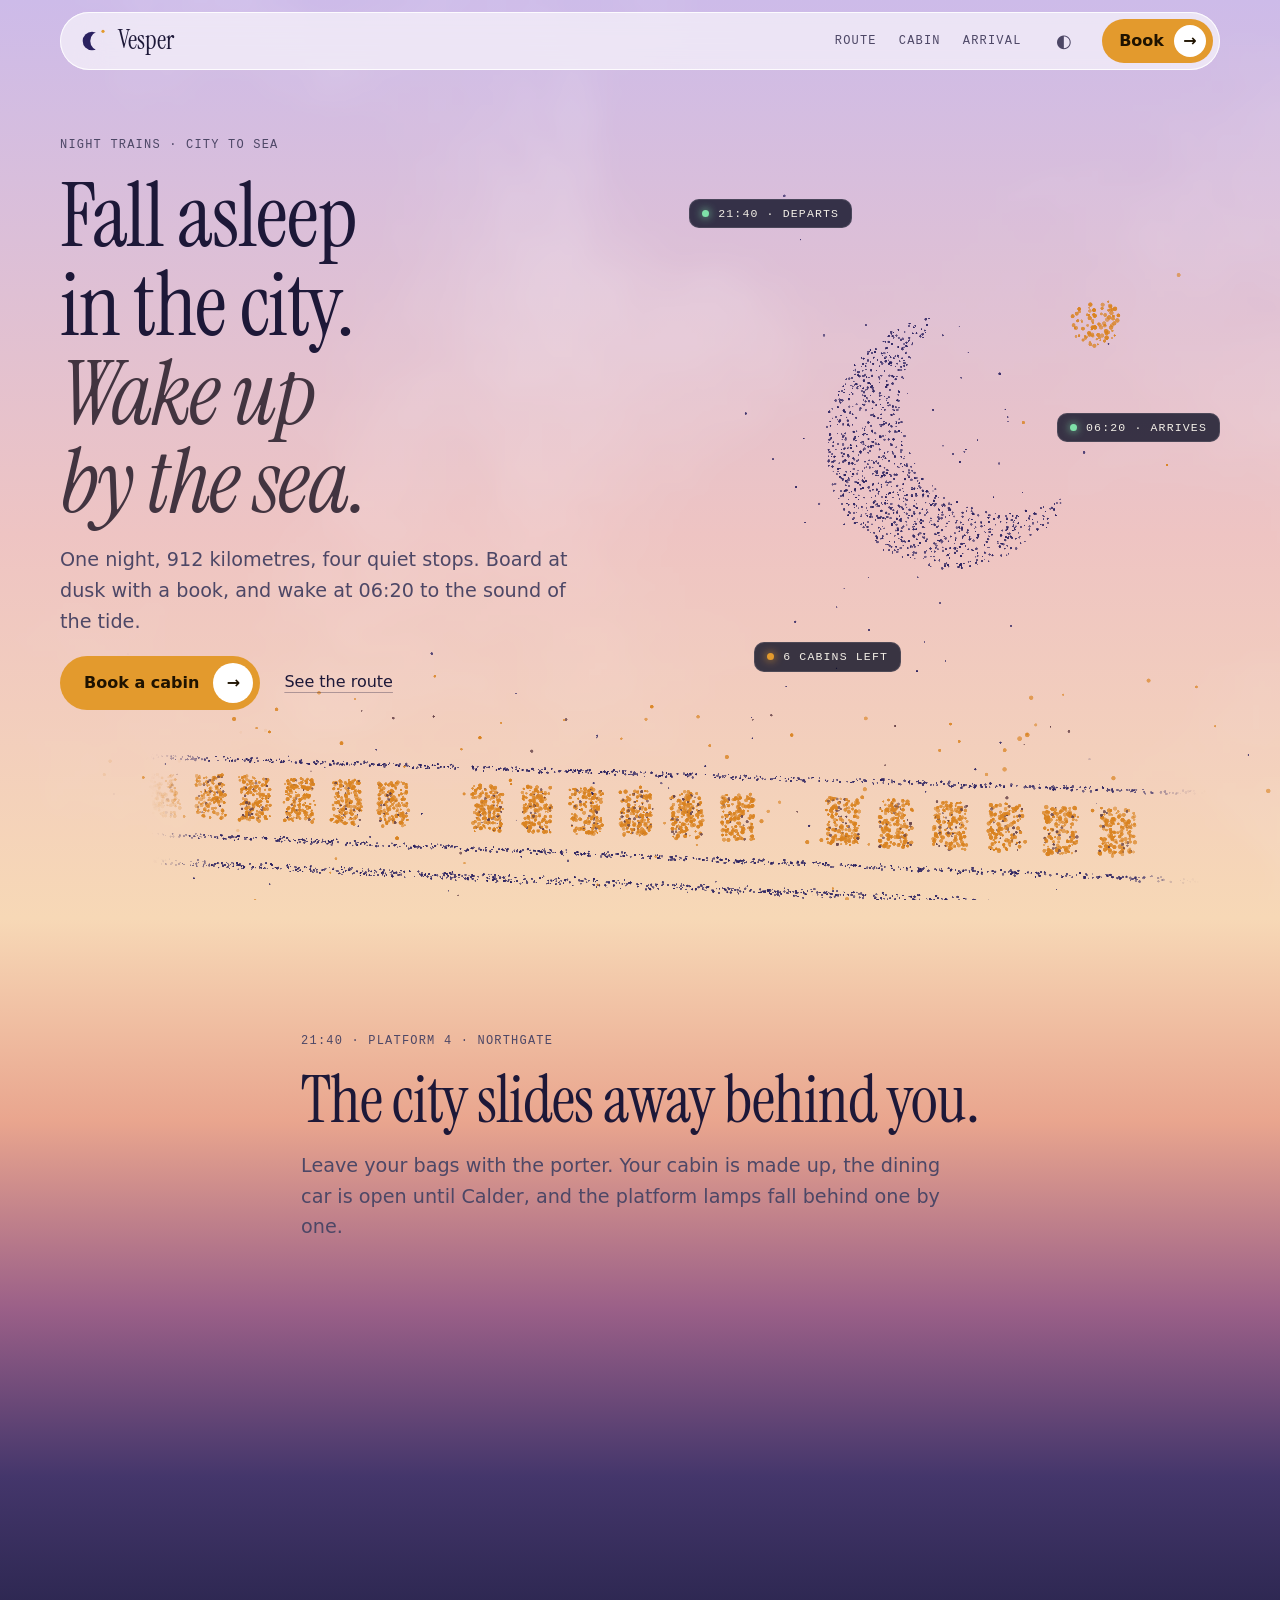
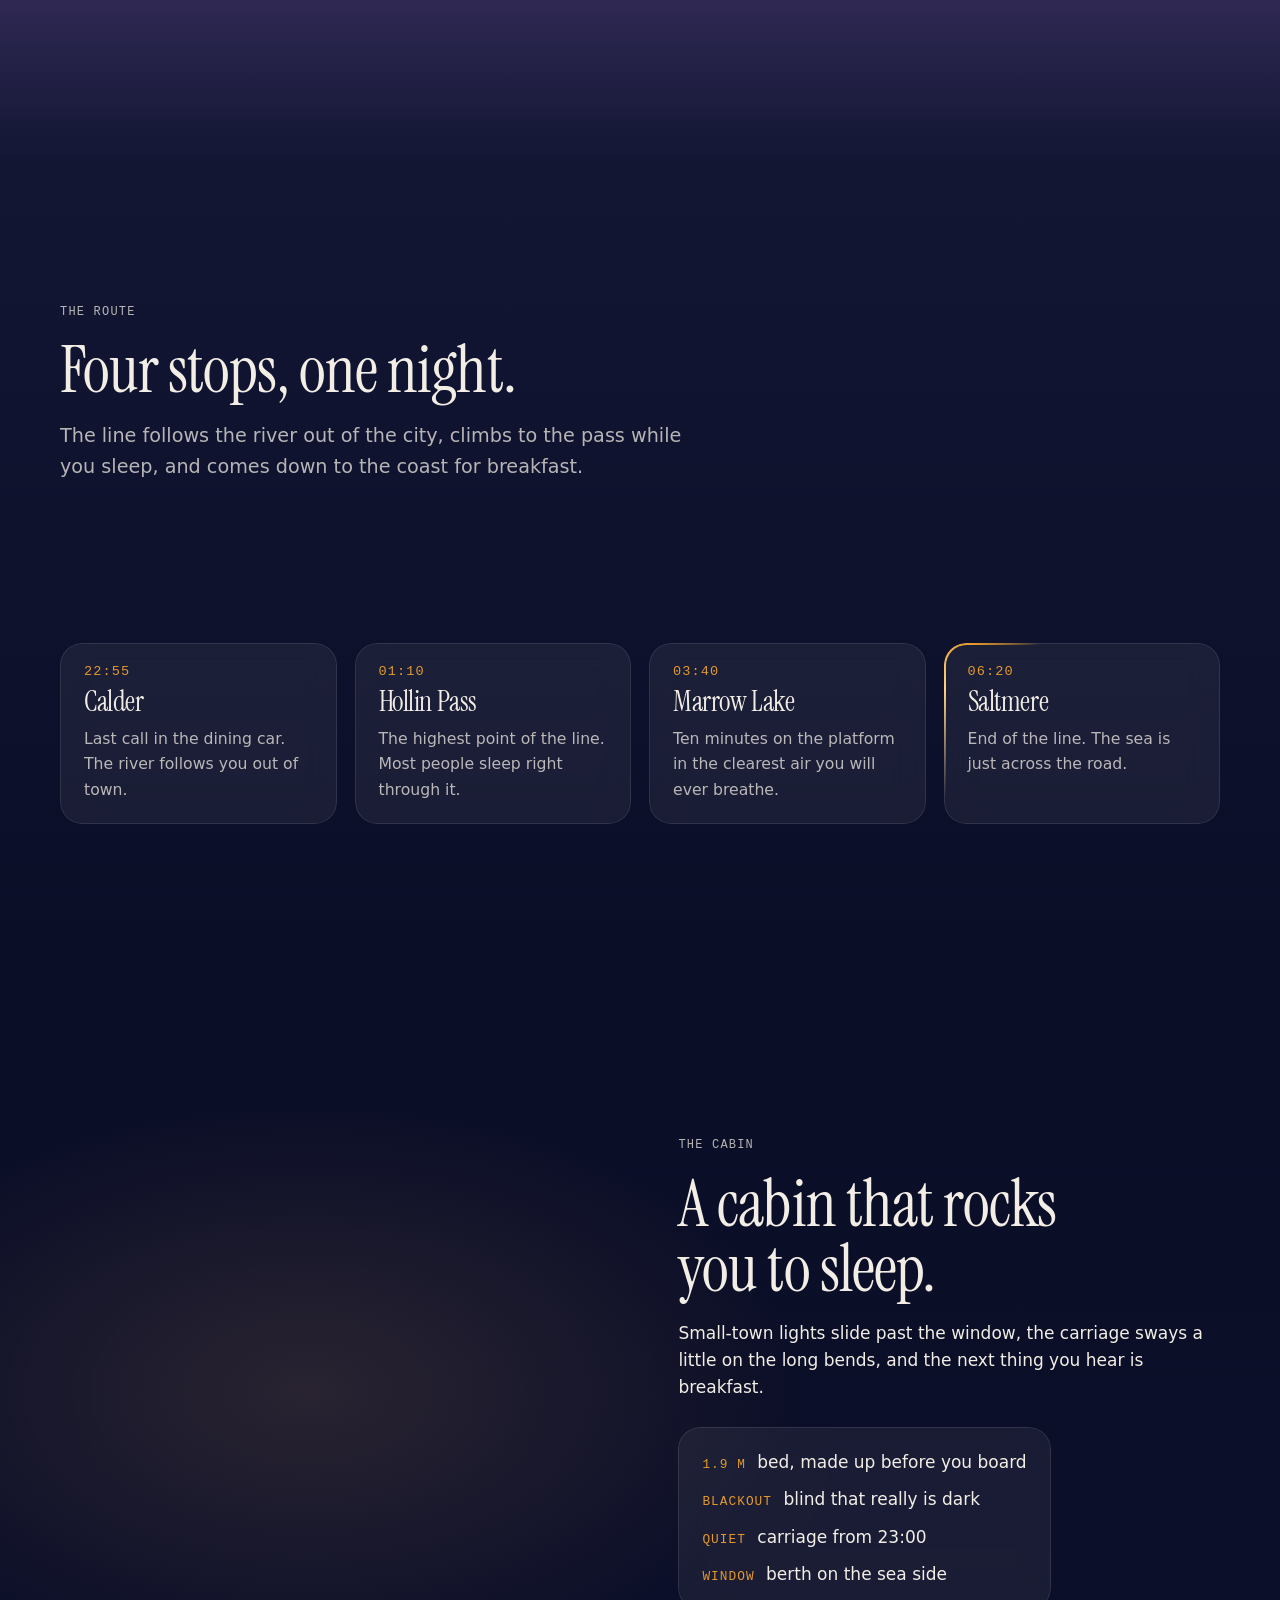
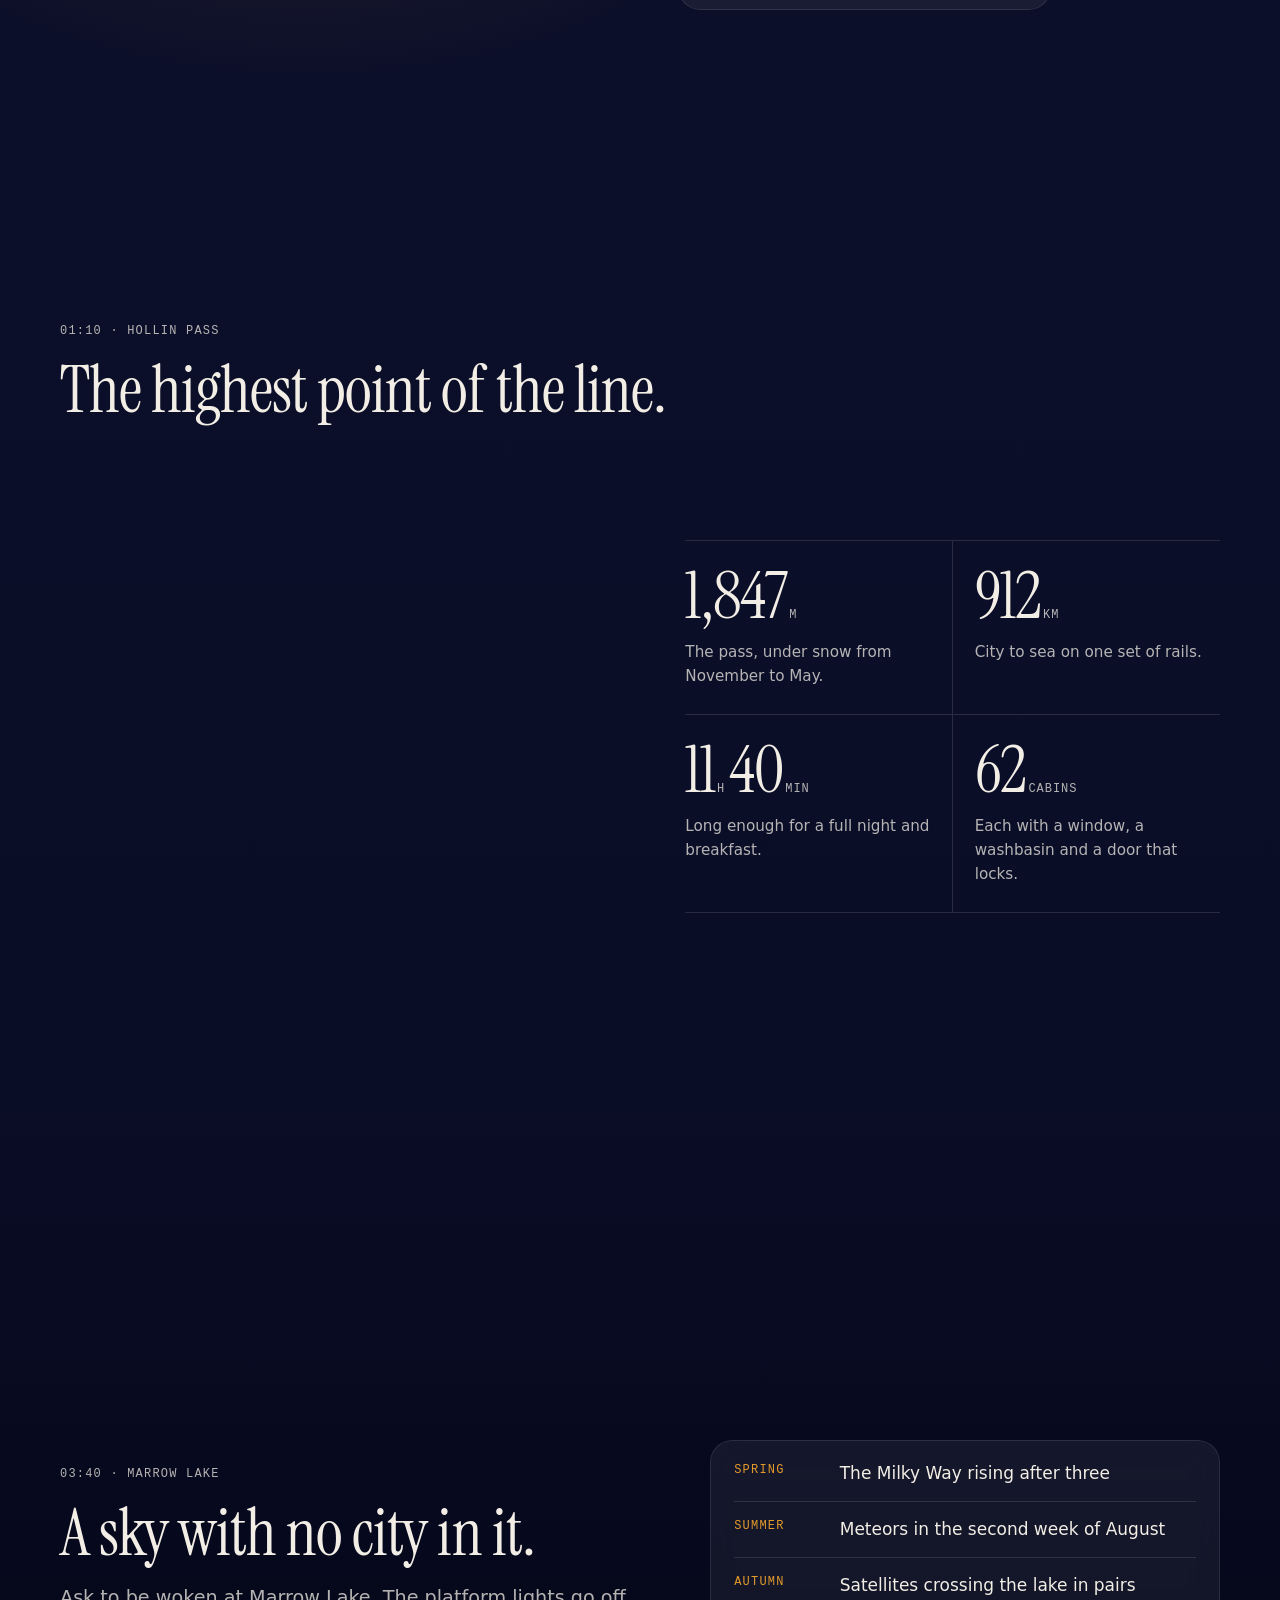
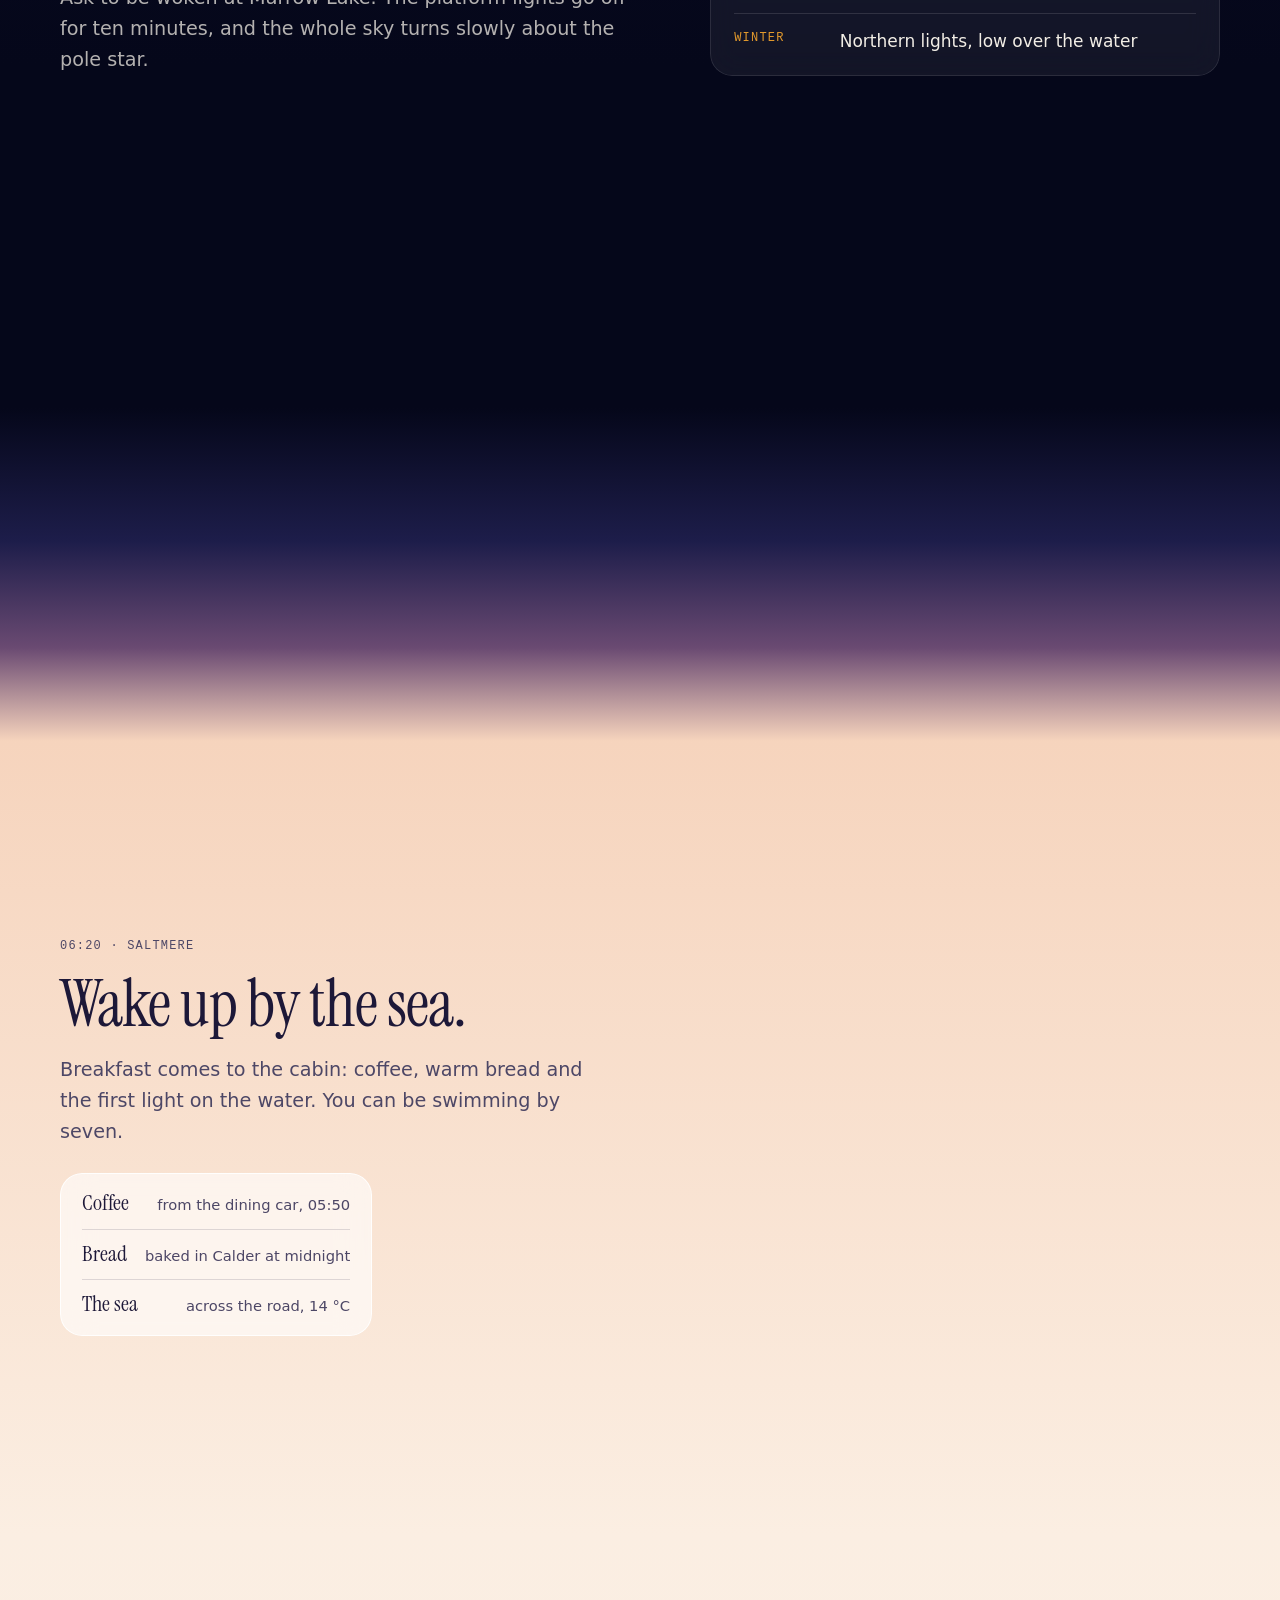
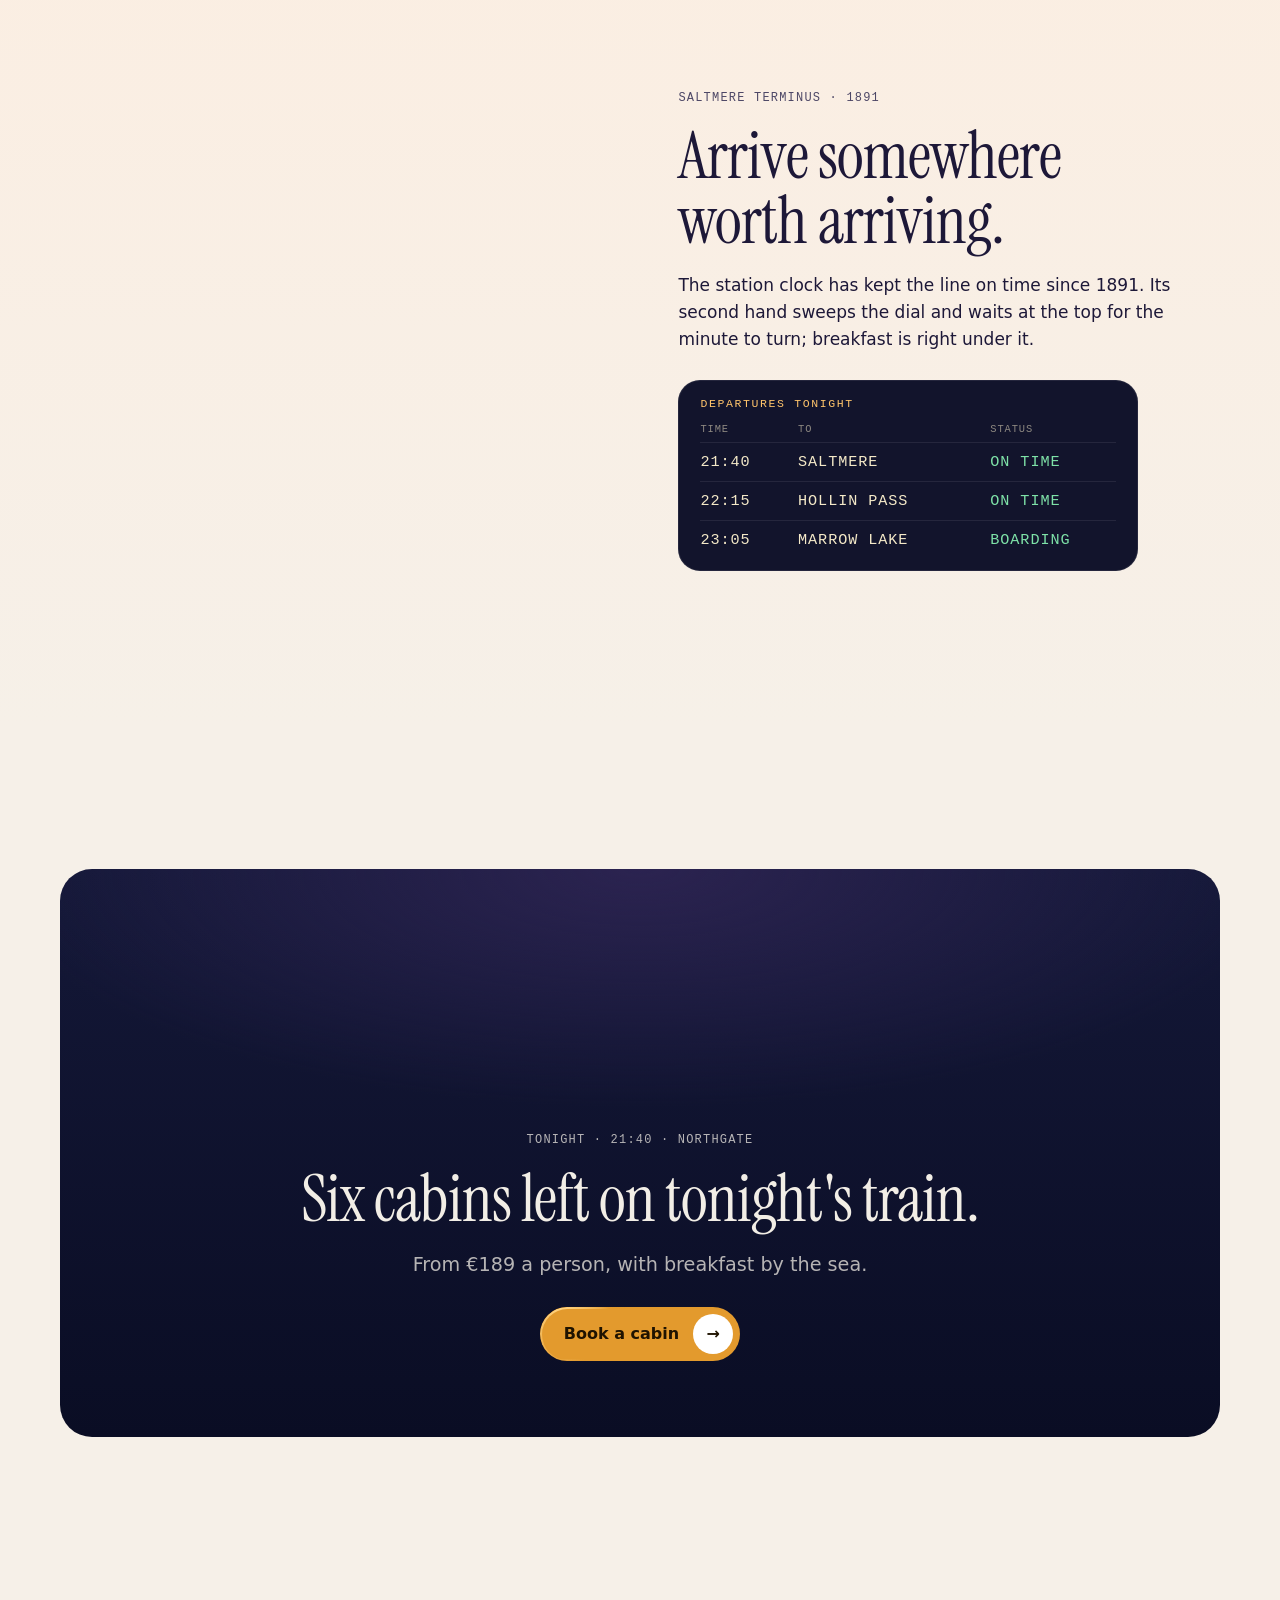
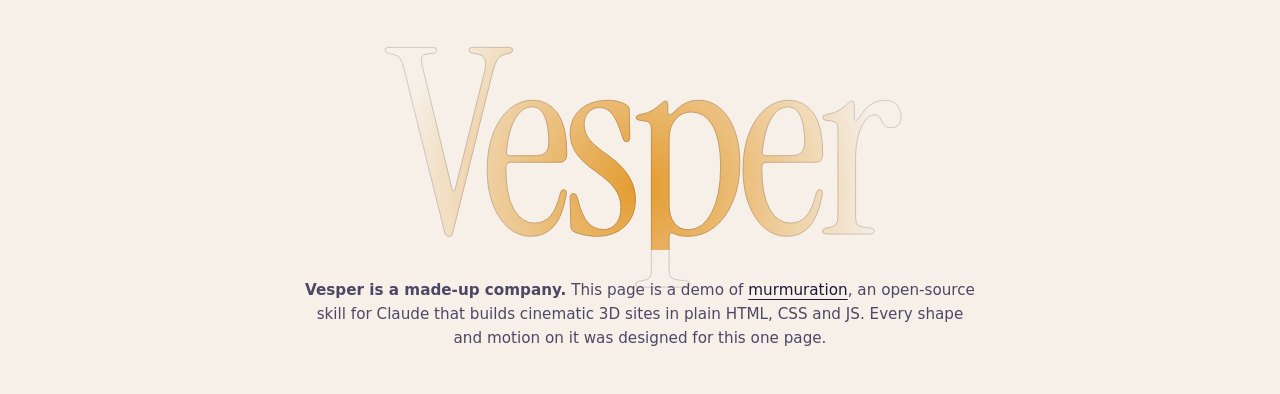
==== demo/index.html @ 36ebebf3 "Murmuration: a skill that designs a motion language per website Reads the project, interviews the us" ====
<!doctype html>
<html lang="en">
<head>
<meta charset="utf-8">
<meta name="viewport" content="width=device-width, initial-scale=1, viewport-fit=cover">
<title>Vesper · Night trains from the city to the sea</title>
<meta name="description" content="Vesper is a made-up night-train company. This page is a demo of murmuration, an open-source skill that builds cinematic 3D websites in plain HTML, CSS and JS.">
<meta name="theme-color" content="#c9b8e8">
<meta property="og:type" content="website">
<meta property="og:title" content="Vesper · a murmuration demo">
<meta property="og:description" content="One particle cloud, nine shapes invented for one night on a sleeper train. Plain HTML, CSS and JS, no build step.">
<meta property="og:image" content="https://aniketshukla1.github.io/murmuration/og.jpg">
<meta name="twitter:card" content="summary_large_image">
<link rel="icon" href="favicon.svg" type="image/svg+xml">
<link rel="preload" href="fonts/instrument-serif-latin-400-normal.woff2" as="font" type="font/woff2" crossorigin>
<link rel="stylesheet" href="vesper.css">
<!-- Boot: theme from storage before paint, and the .js class. -->
<script>try{var t=localStorage.getItem('site-theme');if(t==='dark'||t==='light')document.documentElement.dataset.theme=t}catch(e){}document.documentElement.classList.add('js')</script>
<script src="site.js" defer></script>
<script src="scene.js" defer></script>
<script src="murmuration.js" defer></script>
<script src="vesper.js" defer></script>
</head>
<body>
<a class="skip" href="#route">Skip to the route</a>
<header class="site-header">
  <div class="wrap">
    <div class="bar">
      <a class="brand" href="#top" aria-label="Vesper, back to the top">
        <!-- The mark waxes and wanes: a shadow crosses the moon over half a minute. -->
        <svg class="phase" viewBox="0 0 48 48" aria-hidden="true">
          <defs><mask id="phase-mask"><rect width="48" height="48" fill="#fff"/><circle class="phase-shadow" cx="24" cy="24" r="14.6" fill="#000"/></mask></defs>
          <circle class="phase-moon" cx="24" cy="24" r="14" mask="url(#phase-mask)"/>
          <circle class="phase-star" cx="40.5" cy="9.5" r="2.4"/>
        </svg>
        Vesper
      </a>
      <nav class="nav" aria-label="Sections">
        <a href="#route">Route</a>
        <a href="#cabin">Cabin</a>
        <a href="#arrive">Arrival</a>
      </nav>
      <button class="theme-toggle" type="button" data-theme-toggle aria-label="Switch theme">◐</button>
      <a class="button button-small" href="#book">Book<span class="knob-dot" aria-hidden="true">→</span></a>
    </div>
  </div>
</header>

<main id="top">
  <!-- Hero: a lit sleeper glides past at dusk, under the moon -->
  <section class="hero">
    <div class="anchor hero-anchor" data-shape="nightline" data-fit="width" data-scale="0.85" data-hold="anchor" aria-hidden="true"></div>
    <svg class="drawn train-drawn" viewBox="0 0 1000 60" preserveAspectRatio="none" aria-hidden="true">
      <path class="body" d="M0 8 H1000 M0 52 H1000"/>
      <g class="lit"><rect x="20" y="18" width="30" height="20"/><rect x="68" y="18" width="30" height="20"/><rect x="116" y="18" width="30" height="20"/><rect x="164" y="18" width="30" height="20"/><rect x="212" y="18" width="30" height="20"/><rect x="260" y="18" width="30" height="20"/><rect x="352" y="18" width="30" height="20"/><rect x="400" y="18" width="30" height="20"/><rect x="448" y="18" width="30" height="20"/><rect x="496" y="18" width="30" height="20"/><rect x="544" y="18" width="30" height="20"/><rect x="592" y="18" width="30" height="20"/><rect x="684" y="18" width="30" height="20"/><rect x="732" y="18" width="30" height="20"/><rect x="780" y="18" width="30" height="20"/><rect x="828" y="18" width="30" height="20"/><rect x="876" y="18" width="30" height="20"/><rect x="924" y="18" width="30" height="20"/></g>
    </svg>
    <div class="wrap split section" style="--pad: 56px">
      <div class="stack hero-text">
        <p class="eyebrow">Night trains · city to sea</p>
        <h1>Fall asleep in the city. <em>Wake up by the sea.</em></h1>
        <p class="lead">One night, 912 kilometres, four quiet stops. Board at dusk with a book, and wake at 06:20 to the sound of the tide.</p>
        <div class="actions">
          <a class="button" href="#book">Book a cabin<span class="knob-dot" aria-hidden="true">→</span></a>
          <a class="text-link" href="#route">See the route</a>
        </div>
      </div>
      <div class="stage hero-stage" data-parallax>
        <svg class="drawn moon-drawn" viewBox="0 0 48 48" aria-hidden="true"><path d="M21.34 11.02A14 14 0 1 0 34.66 30.98A12 12 0 0 1 21.34 11.02Z"/><circle cx="37.5" cy="12" r="2.6"/></svg>
        <ul class="tags" aria-label="Tonight's train">
          <li class="tag t1"><i aria-hidden="true"></i>21:40 · departs</li>
          <li class="tag t2"><i aria-hidden="true"></i>06:20 · arrives</li>
          <li class="tag t3"><i aria-hidden="true"></i>6 cabins left</li>
        </ul>
      </div>
    </div>
  </section>

  <!-- Departure: the station lamps slide away behind the last carriage -->
  <section class="dusk" id="depart">
    <svg class="drawn platform-drawn" viewBox="0 0 400 200" preserveAspectRatio="xMidYMax meet" aria-hidden="true">
      <path class="rails" d="M188 200 L198 40 M212 200 L202 40 M120 200 L196 40 M280 200 L204 40"/>
      <g class="lamps"><circle cx="70" cy="70" r="6"/><circle cx="330" cy="70" r="6"/><circle cx="130" cy="58" r="4.5"/><circle cx="270" cy="58" r="4.5"/><circle cx="165" cy="50" r="3.2"/><circle cx="235" cy="50" r="3.2"/><circle cx="182" cy="45" r="2.2"/><circle cx="218" cy="45" r="2.2"/></g>
    </svg>
    <div class="anchor" data-shape="platform" data-enter="sweep" data-fit="height" data-scale="1.35" aria-hidden="true"></div>
    <div class="wrap stack dusk-text">
      <p class="eyebrow">21:40 · Platform 4 · Northgate</p>
      <h2>The city slides away behind you.</h2>
      <p class="lead">Leave your bags with the porter. Your cabin is made up, the dining car is open until Calder, and the platform lamps fall behind one by one.</p>
    </div>
  </section>

  <!-- The route: a light runs down the line; each stop pulses -->
  <section class="section night on-night" id="route">
    <div class="wrap">
      <div class="section-head stack">
        <p class="eyebrow">The route</p>
        <h2>Four stops, one night.</h2>
        <p class="lead">The line follows the river out of the city, climbs to the pass while you sleep, and comes down to the coast for breakfast.</p>
      </div>
      <div class="route">
        <div class="rail" aria-hidden="true"></div>
        <div class="anchor" data-shape="route" data-enter="stream" data-fit="long" data-hold="anchor" aria-hidden="true"></div>
        <ol class="stops">
          <li class="card stop"><p class="time">22:55</p><h3>Calder</h3><p>Last call in the dining car. The river follows you out of town.</p></li>
          <li class="card stop"><p class="time">01:10</p><h3>Hollin Pass</h3><p>The highest point of the line. Most people sleep right through it.</p></li>
          <li class="card stop"><p class="time">03:40</p><h3>Marrow Lake</h3><p>Ten minutes on the platform in the clearest air you will ever breathe.</p></li>
          <li class="card stop beam"><p class="time">06:20</p><h3>Saltmere</h3><p>End of the line. The sea is just across the road.</p></li>
        </ol>
      </div>
    </div>
  </section>

  <!-- The cabin: town lights pass the window; the carriage rocks -->
  <section class="section cabin on-night" id="cabin">
    <div class="wrap split">
      <div class="stage cabin-stage">
        <svg class="drawn window-drawn" viewBox="0 0 300 220" aria-hidden="true"><rect x="12" y="12" width="276" height="196" rx="34"/><rect x="26" y="26" width="248" height="168" rx="26"/><path class="streak" d="M60 80 H130 M150 120 H250 M70 150 H110 M180 70 H220"/></svg>
        <div class="anchor" data-shape="window" data-enter="scatter" style="inset: 4%" aria-hidden="true"></div>
      </div>
      <div class="stack story-text">
        <p class="eyebrow">The cabin</p>
        <h2>A cabin that rocks you to sleep.</h2>
        <p>Small-town lights slide past the window, the carriage sways a little on the long bends, and the next thing you hear is breakfast.</p>
        <ul class="card amenities" data-quiet>
          <li><b>1.9 m</b> bed, made up before you board</li>
          <li><b>Blackout</b> blind that really is dark</li>
          <li><b>Quiet</b> carriage from 23:00</li>
          <li><b>Window</b> berth on the sea side</li>
        </ul>
      </div>
    </div>
  </section>

  <!-- The pass: snow drifts over the ridge, and a small train crosses below it -->
  <section class="section pass on-night" id="pass" data-play>
    <div class="wrap">
      <div class="section-head stack">
        <p class="eyebrow">01:10 · Hollin Pass</p>
        <h2>The highest point of the line.</h2>
      </div>
      <div class="pass-grid">
        <div class="stage peak-stage">
          <svg class="drawn ridge" viewBox="0 0 400 200" preserveAspectRatio="none" aria-hidden="true"><path d="M0 150 L60 128 L110 140 L170 70 L200 52 L235 78 L290 96 L340 120 L400 112 L400 200 L0 200Z"/></svg>
          <div class="anchor" data-shape="snowline" data-enter="sweep" data-fit="width" style="inset: 0" aria-hidden="true"></div>
        </div>
        <dl class="numbers" data-quiet>
          <div><dt><span data-count-to="1847" data-count-from="1200">1,847</span><small>m</small></dt><dd>The pass, under snow from November to May.</dd></div>
          <div><dt><span data-count-to="912" data-count-from="400">912</span><small>km</small></dt><dd>City to sea on one set of rails.</dd></div>
          <div><dt>11<small>h</small>40<small>min</small></dt><dd>Long enough for a full night and breakfast.</dd></div>
          <div><dt><span data-count-to="62" data-count-from="10">62</span><small>cabins</small></dt><dd>Each with a window, a washbasin and a door that locks.</dd></div>
        </dl>
      </div>
    </div>
  </section>

  <!-- The night: star trails turn about the pole star over Marrow Lake -->
  <section class="section window on-night" id="window">
    <div class="starfield drawn" aria-hidden="true"></div>
    <div class="anchor" data-shape="trails" data-enter="spiral" data-fit="cover" style="inset: 0" aria-hidden="true"></div>
    <div class="wrap window-grid">
      <div class="stack story-text">
        <p class="eyebrow">03:40 · Marrow Lake</p>
        <h2>A sky with no city in it.</h2>
        <p class="lead">Ask to be woken at Marrow Lake. The platform lights go off for ten minutes, and the whole sky turns slowly about the pole star.</p>
      </div>
      <dl class="card sky-card" data-quiet>
        <div><dt>Spring</dt><dd>The Milky Way rising after three</dd></div>
        <div><dt>Summer</dt><dd>Meteors in the second week of August</dd></div>
        <div><dt>Autumn</dt><dd>Satellites crossing the lake in pairs</dd></div>
        <div><dt>Winter</dt><dd>Northern lights, low over the water</dd></div>
      </dl>
    </div>
  </section>

  <div class="first-light" aria-hidden="true"></div>

  <!-- Arrival: the sun clears the sea as you scroll -->
  <section class="section dawn" id="arrive">
    <div class="wrap split">
      <div class="stack story-text">
        <p class="eyebrow">06:20 · Saltmere</p>
        <h2>Wake up by the sea.</h2>
        <p class="lead">Breakfast comes to the cabin: coffee, warm bread and the first light on the water. You can be swimming by seven.</p>
        <ul class="card breakfast" data-quiet>
          <li><span>Coffee</span><span>from the dining car, 05:50</span></li>
          <li><span>Bread</span><span>baked in Calder at midnight</span></li>
          <li><span>The sea</span><span>across the road, 14 °C</span></li>
        </ul>
      </div>
      <div class="stage">
        <svg class="drawn sun-drawn" viewBox="0 0 400 240" aria-hidden="true"><circle class="sun" cx="200" cy="120" r="56"/><path class="sea" d="M20 120 H380 M150 140 H250 M170 160 H230 M185 180 H215"/></svg>
        <div class="anchor" data-shape="sunrise" data-enter="sweep" data-fit="width" style="inset: 0" aria-hidden="true"></div>
      </div>
    </div>
  </section>

  <!-- The terminus: a railway clock keeps time -->
  <section class="section terminus" id="terminus">
    <div class="wrap split">
      <div class="stage">
        <svg class="drawn clock-drawn" viewBox="0 0 200 200" aria-hidden="true"><circle cx="100" cy="100" r="92"/><path class="hands" d="M100 100 L100 52 M100 100 L134 120"/><circle class="tip" cx="100" cy="40" r="6"/></svg>
        <div class="anchor" data-shape="clock" data-enter="flock" style="inset: 6% 8%" aria-hidden="true"></div>
      </div>
      <div class="stack story-text">
        <p class="eyebrow">Saltmere Terminus · 1891</p>
        <h2>Arrive somewhere worth arriving.</h2>
        <p>The station clock has kept the line on time since 1891. Its second hand sweeps the dial and waits at the top for the minute to turn; breakfast is right under it.</p>
        <div class="card board" data-board data-quiet>
          <p class="board-title">Departures tonight</p>
          <table>
            <thead><tr><th scope="col">Time</th><th scope="col">To</th><th scope="col">Status</th></tr></thead>
            <tbody>
              <tr><td>21:40</td><td data-flap>Saltmere</td><td data-flap>On time</td></tr>
              <tr><td>22:15</td><td data-flap>Hollin Pass</td><td data-flap>On time</td></tr>
              <tr><td>23:05</td><td data-flap>Marrow Lake</td><td data-flap>Boarding</td></tr>
            </tbody>
          </table>
        </div>
      </div>
    </div>
  </section>

  <!-- Booking: the moon on a night card -->
  <section id="book" class="section book">
    <div class="backdrop on-night" aria-hidden="true"></div>
    <div class="wrap on-night">
      <div class="cta stack cta-text">
        <div class="anchor" data-shape="moon" data-enter="spiral" data-hold="anchor" aria-hidden="true">
          <svg class="drawn moon-drawn" viewBox="0 0 48 48"><path d="M21.34 11.02A14 14 0 1 0 34.66 30.98A12 12 0 0 1 21.34 11.02Z"/><circle cx="37.5" cy="12" r="2.6"/></svg>
        </div>
        <p class="eyebrow">Tonight · 21:40 · Northgate</p>
        <h2>Six cabins left on tonight's train.</h2>
        <p class="lead">From €189 a person, with breakfast by the sea.</p>
        <button class="button beam" type="button" data-book>Book a cabin<span class="knob-dot" aria-hidden="true">→</span></button>
      </div>
    </div>
  </section>
</main>

<footer class="site-footer">
  <p class="footer-mark" data-glow aria-hidden="true">Vesper</p>
  <div class="wrap footer-note">
    <p><b>Vesper is a made-up company.</b> This page is a demo of <a href="https://github.com/aniketshukla1/murmuration">murmuration</a>, an open-source skill for Claude that builds cinematic 3D sites in plain HTML, CSS and JS. Every shape and motion on it was designed for this one page.</p>
  </div>
</footer>

<dialog class="note" data-note>
  <form method="dialog" class="stack">
    <p class="eyebrow">No train tonight</p>
    <h2>Vesper is made up.</h2>
    <p>This page is a demo of murmuration. The skill, the engine and this page are open source under the MIT licence.</p>
    <div class="actions">
      <a class="button" href="https://github.com/aniketshukla1/murmuration">See it on GitHub<span class="knob-dot" aria-hidden="true">→</span></a>
      <button class="text-link" value="close">Close</button>
    </div>
  </form>
</dialog>

<div class="scene-layer" data-scene aria-hidden="true"><canvas class="scene-fog"></canvas><canvas class="scene-dots"></canvas></div>
</body>
</html>
---- demo/vesper.css ----
/*
 * Vesper, a made-up night-train company: the demo page for murmuration.
 * One continuous sky from dusk to the next morning; each section is a moment
 * of the night, and the particle scene flies between the sections' anchors.
 * The stacking rules at the end are the skill's; keep them.
 */
@font-face { font-family: "Instrument Serif"; src: url("fonts/instrument-serif-latin-400-normal.woff2") format("woff2"); font-weight: 400; font-style: normal; font-display: swap; }
@font-face { font-family: "Instrument Serif"; src: url("fonts/instrument-serif-latin-400-italic.woff2") format("woff2"); font-weight: 400; font-style: italic; font-display: swap; }

:root {
  color-scheme: light;
  --dusk-a: #cdbbe9;
  --dusk-b: #eec4c3;
  --dusk-c: #f7d8b6;
  --dusk-d: #e9a58e;
  --dusk-e: #9b6088;
  --dusk-f: #44366b;
  --night-1: #121633;
  --night-2: #0b0e27;
  --night-3: #05071a;
  --dawn-a: #f6d4bd;
  --dawn-b: #fbeee2;
  --day: #f6f0e8;
  --ink: #1d1838;
  --ink-2: #4d4766;
  --ink-3: rgba(29, 24, 56, 0.32);
  --line: rgba(29, 24, 56, 0.14);
  --card: rgba(255, 255, 255, 0.6);
  --card-line: rgba(255, 255, 255, 0.85);
  --mark: #2a2160;
  --accent: #e39a2d;
  --accent-ink: #1f1300;
  --font-display: "Instrument Serif", ui-serif, Georgia, "Times New Roman", serif;
  --font-body: ui-sans-serif, system-ui, -apple-system, "Segoe UI", Roboto, sans-serif;
  --font-mono: ui-monospace, "SF Mono", Menlo, Consolas, monospace;
  --page: 1160px;
  --gutter: clamp(18px, 4vw, 44px);
}
@media (prefers-color-scheme: dark) {
  :root:not([data-theme="light"]) { color-scheme: dark; --dusk-a: #0b0f2a; --dusk-b: #241f4a; --dusk-c: #4a3358; --dusk-d: #3e2a4f; --dusk-e: #2a2246; --dusk-f: #1a1838; --dawn-a: #1c2247; --dawn-b: #141936; --day: #10142a; --ink: #ece8f6; --ink-2: #b4adca; --ink-3: rgba(236, 232, 246, 0.3); --line: rgba(255, 255, 255, 0.12); --card: rgba(22, 24, 52, 0.62); --card-line: rgba(255, 255, 255, 0.09); --mark: #f5ecd6; }
}
:root[data-theme="dark"] { color-scheme: dark; --dusk-a: #0b0f2a; --dusk-b: #241f4a; --dusk-c: #4a3358; --dusk-d: #3e2a4f; --dusk-e: #2a2246; --dusk-f: #1a1838; --dawn-a: #1c2247; --dawn-b: #141936; --day: #10142a; --ink: #ece8f6; --ink-2: #b4adca; --ink-3: rgba(236, 232, 246, 0.3); --line: rgba(255, 255, 255, 0.12); --card: rgba(22, 24, 52, 0.62); --card-line: rgba(255, 255, 255, 0.09); --mark: #f5ecd6; }
/* Night sections keep their own ink in both themes */
.on-night { --ink: #f2eee6; --ink-2: rgba(242, 238, 230, 0.74); --ink-3: rgba(242, 238, 230, 0.3); --line: rgba(255, 255, 255, 0.12); --card: rgba(255, 255, 255, 0.06); --card-line: rgba(255, 255, 255, 0.1); --mark: #f5ecd6; color: var(--ink); color-scheme: dark; }

*, *::before, *::after { box-sizing: border-box; }
html { scroll-behavior: smooth; }
body { margin: 0; background: var(--day); color: var(--ink); font: 400 1.0625rem/1.6 var(--font-body); overflow-x: clip; -webkit-font-smoothing: antialiased; }
img, svg, canvas { display: block; max-width: 100%; }
h1, h2, h3 { font-family: var(--font-display); font-weight: 400; margin: 0; letter-spacing: -0.015em; line-height: 1; text-wrap: balance; }
h1 { font-size: clamp(3.1rem, 1.4rem + 5.2vw, 6rem); }
h1 em { display: block; font-style: italic; color: color-mix(in oklab, var(--ink) 78%, var(--accent)); }
h2 { font-size: clamp(2.4rem, 1.5rem + 3.2vw, 4.2rem); }
h3 { font-size: 1.75rem; }
p { margin: 0; }
a { color: inherit; }
:focus-visible { outline: 2px solid var(--accent); outline-offset: 3px; }
.sr-only { position: absolute; width: 1px; height: 1px; margin: -1px; overflow: hidden; clip: rect(0 0 0 0); white-space: nowrap; }
.skip { position: absolute; left: -999px; top: 12px; z-index: 100; padding: 10px 14px; border-radius: 10px; background: var(--day); }
.skip:focus { left: 12px; }
.wrap { max-width: calc(var(--page) + var(--gutter) * 2); margin-inline: auto; padding-inline: var(--gutter); }
.eyebrow { font: 500 0.75rem/1.3 var(--font-mono); letter-spacing: 0.1em; text-transform: uppercase; color: var(--ink-2); }
.lead { font-size: 1.2rem; color: var(--ink-2); max-width: 34em; }
.section { --pad: clamp(84px, 11vw, 150px); padding-block: var(--pad); }
.stack { display: grid; gap: 18px; justify-items: start; align-content: start; }
.split { display: grid; grid-template-columns: minmax(0, 1fr) minmax(0, 1fr); gap: clamp(32px, 6vw, 96px); align-items: center; }
.stage { position: relative; min-height: clamp(360px, 40vw, 520px); }
.card { border-radius: 22px; background: var(--card); box-shadow: inset 0 0 0 1px var(--card-line); -webkit-backdrop-filter: blur(16px); backdrop-filter: blur(16px); padding: 22px 24px; }
.actions { display: flex; flex-wrap: wrap; align-items: center; gap: 24px; }
.button { display: inline-flex; align-items: center; gap: 14px; min-height: 54px; padding: 0 7px 0 1.5rem; border: 0; border-radius: 999px; background: var(--accent); color: var(--accent-ink); font: 600 1rem/1 var(--font-body); text-decoration: none; cursor: pointer; }
.button-small { min-height: 44px; padding-left: 1.1rem; gap: 10px; }
.button-small .knob-dot { width: 32px; height: 32px; }
.knob-dot { width: 40px; height: 40px; border-radius: 50%; display: grid; place-items: center; background: #fff; color: var(--accent-ink); transition: transform 0.3s ease; }
.button:hover .knob-dot { transform: rotate(-45deg); }
.text-link { padding: 0; border: 0; background: none; color: inherit; font: 500 1rem/1.4 var(--font-body); text-decoration: underline; text-underline-offset: 5px; text-decoration-color: var(--ink-3); cursor: pointer; }
.text-link:hover { text-decoration-color: currentColor; }

/* Header with the 3D mark: stacked layers turned in perspective */
.site-header { position: sticky; top: env(safe-area-inset-top, 0px); z-index: 50; padding-block: 12px; }
.bar { display: flex; align-items: center; gap: 16px; min-height: 58px; padding: 7px 7px 7px 16px; border-radius: 999px; background: var(--card); -webkit-backdrop-filter: blur(20px); backdrop-filter: blur(20px); box-shadow: inset 0 0 0 1px var(--card-line); }
.brand { display: inline-flex; align-items: center; gap: 10px; margin-right: auto; color: var(--ink); text-decoration: none; font: 400 1.6rem/1 var(--font-display); }
.nav { display: flex; gap: 22px; margin-right: 4px; }
.nav a { color: var(--ink-2); font: 500 0.75rem/1 var(--font-mono); letter-spacing: 0.1em; text-transform: uppercase; text-decoration: none; }
.nav a:hover { color: var(--ink); }
.phase { width: 32px; height: 32px; overflow: visible; }
.phase-moon { fill: var(--mark); }
.phase-star { fill: var(--accent); animation: star 3s ease-in-out infinite; }
.phase-shadow { transform: translateX(12px); animation: wane 14s ease-in-out infinite alternate; }
@keyframes wane { from { transform: translateX(31px); } to { transform: translateX(12px); } }
@keyframes star { 50% { opacity: 0.35; } }
.theme-toggle { display: none; width: 44px; height: 44px; border: 0; border-radius: 50%; background: transparent; color: var(--ink-2); font-size: 1.1rem; cursor: pointer; }
.js .theme-toggle { display: grid; place-items: center; }

/* Drawn stand-ins: what the page shows where WebGL can't run */
.drawn { pointer-events: none; }
.has-scene .drawn { display: none; }

/* Hero: dusk */
.hero { min-height: 100svh; margin-top: -82px; padding-top: 82px; background: linear-gradient(180deg, var(--dusk-a), var(--dusk-b) 58%, var(--dusk-c)); }
.hero-stage { min-height: clamp(380px, 44vw, 580px); }
.hero-anchor { left: 0; right: 0; bottom: 0; height: calc(60px + 39.5vw); }
.hero > .wrap { padding-bottom: calc(56px + 12vw); }
.train-drawn { position: absolute; left: 0; right: 0; bottom: 7%; width: 100%; height: 46px; }
.train-drawn .body { fill: none; stroke: color-mix(in oklab, var(--ink) 40%, transparent); stroke-width: 2; vector-effect: non-scaling-stroke; }
.train-drawn .lit rect { fill: var(--accent); opacity: 0.85; }
.moon-drawn { position: absolute; top: 4%; right: 6%; width: 46%; height: auto; fill: var(--mark); filter: drop-shadow(0 0 36px color-mix(in oklab, var(--accent) 45%, transparent)); }
.moon-drawn circle { fill: var(--accent); }
.tags { list-style: none; margin: 0; padding: 0; }
.tag { position: absolute; z-index: 2; display: inline-flex; align-items: center; gap: 9px; padding: 9px 13px; border-radius: 10px; background: rgba(12, 14, 36, 0.8); color: #f2eee6; font: 500 0.72rem/1 var(--font-mono); letter-spacing: 0.1em; text-transform: uppercase; box-shadow: inset 0 0 0 1px rgba(255, 255, 255, 0.1); translate: calc(var(--mx, 0) * 8px) calc(var(--my, 0) * 6px); animation: bob 7s ease-in-out infinite; }
.tag i { width: 7px; height: 7px; border-radius: 50%; background: #7ee2a8; box-shadow: 0 0 8px #7ee2a8; }
.t1 { top: 10%; left: 2%; }
.t2 { top: 48%; right: 0; animation-delay: -2.3s; }
.t3 { bottom: 6%; left: 14%; animation-delay: -4.6s; }
.t3 i { background: var(--accent); box-shadow: 0 0 8px var(--accent); }
@keyframes bob { 50% { transform: translateY(-8px); } }

/* Departure: the dusk interlude and the city */
.dusk { min-height: clamp(580px, 66vw, 860px); display: grid; align-content: start; background: linear-gradient(180deg, var(--dusk-c), var(--dusk-d) 24%, var(--dusk-e) 46%, var(--dusk-f) 66%, var(--night-1)); }
.dusk .anchor { left: 0; right: 0; bottom: 0; height: 50%; }
.dusk-text { padding-top: clamp(72px, 9vw, 128px); }
.platform-drawn { position: absolute; left: 0; right: 0; bottom: 0; width: 100%; height: 46%; }
.platform-drawn .rails { fill: none; stroke: rgba(255, 255, 255, 0.35); stroke-width: 1.2; }
.platform-drawn .lamps { fill: #ffcf7a; }

/* Night */
.night { background: linear-gradient(180deg, var(--night-1), var(--night-2)); }
.section-head { margin-bottom: clamp(36px, 5vw, 64px); }

/* The route: four stop cards, with the particle line running over them */
.route { position: relative; padding-top: 96px; }
.route .anchor { top: 6px; height: 84px; left: calc((100% - 54px) / 8); right: calc((100% - 54px) / 8); }
.rail { position: absolute; top: 47px; left: calc((100% - 54px) / 8); right: calc((100% - 54px) / 8); height: 0; border-top: 2px dashed rgba(255, 255, 255, 0.3); }
.stops { display: grid; grid-template-columns: repeat(4, minmax(0, 1fr)); gap: 18px; margin: 0; padding: 0; list-style: none; }
.stop { position: relative; display: grid; gap: 10px; align-content: start; }
.stop::before { content: ""; position: absolute; left: 50%; top: -55px; width: 12px; height: 12px; margin-left: -6px; border-radius: 50%; background: var(--accent); box-shadow: 0 0 16px var(--accent); }
.has-scene .rail, .has-scene .stop::before { display: none; }
.stop .time { font: 500 0.85rem/1 var(--font-mono); letter-spacing: 0.08em; color: var(--accent); }
.stop p:last-child { color: var(--ink-2); font-size: 0.98rem; }

/* The cabin: a lamp that breathes */
.cabin { background: radial-gradient(55% 50% at 24% 52%, rgba(255, 186, 112, 0.12), transparent 70%), linear-gradient(180deg, var(--night-2), #0c0f29); }
.cabin-stage { min-height: clamp(380px, 42vw, 540px); }
.window-drawn { position: absolute; inset: 14% 6%; width: 88%; height: auto; fill: none; stroke: rgba(201, 182, 255, 0.55); stroke-width: 1.5; }
.window-drawn .streak { stroke: #ffcf8a; stroke-width: 3; stroke-linecap: round; }
.amenities { display: grid; gap: 10px; margin: 8px 0 0; list-style: none; }
.amenities b { margin-right: 6px; color: var(--accent); font: 500 0.8rem/1 var(--font-mono); letter-spacing: 0.08em; text-transform: uppercase; }

/* The pass: a summit and the line in numbers */
.pass { background: linear-gradient(180deg, #0c0f29, #0a0d26); }
.pass-grid { display: grid; grid-template-columns: minmax(0, 1.05fr) minmax(0, 1fr); gap: clamp(32px, 5vw, 80px); align-items: center; }
.peak-stage { min-height: clamp(340px, 38vw, 480px); }
.ridge { position: absolute; left: 0; right: 0; bottom: 0; width: 100%; height: 72%; fill: rgba(214, 222, 250, 0.12); stroke: rgba(214, 222, 250, 0.55); stroke-width: 1.2; vector-effect: non-scaling-stroke; }
.numbers { display: grid; grid-template-columns: 1fr 1fr; margin: 0; border-top: 1px solid var(--line); }
.numbers > div { padding: 22px 18px 26px 0; border-bottom: 1px solid var(--line); }
.numbers > div:nth-child(odd) { border-right: 1px solid var(--line); }
.numbers > div:nth-child(even) { padding-left: 22px; }
.numbers dt { font: 400 clamp(2.9rem, 1.9rem + 2.8vw, 4.8rem)/1 var(--font-display); letter-spacing: -0.02em; white-space: nowrap; }
.numbers small { margin: 0 0.35em 0 0.2em; color: var(--ink-2); font: 500 0.75rem/1 var(--font-mono); letter-spacing: 0.08em; text-transform: uppercase; }
.numbers dd { margin: 10px 0 0; color: var(--ink-2); font-size: 0.95rem; }

/* The window: a sky with no city in it */
.window { min-height: 100vh; display: grid; align-items: center; overflow: hidden; background: linear-gradient(180deg, #0a0d26, var(--night-3) 62%); }
.window-grid { display: grid; grid-template-columns: minmax(0, 1.15fr) minmax(0, 1fr); gap: clamp(32px, 5vw, 80px); align-items: end; }
.sky-card { display: grid; margin: 0; padding: 6px 24px; }
.sky-card > div { display: grid; grid-template-columns: 5.5em 1fr; gap: 12px; padding: 14px 0; border-bottom: 1px solid var(--line); }
.sky-card > div:last-child { border-bottom: 0; }
.sky-card dt { color: var(--accent); font: 500 0.75rem/1.7 var(--font-mono); letter-spacing: 0.1em; text-transform: uppercase; }
.sky-card dd { margin: 0; }
.starfield, .starfield::before, .starfield::after { position: absolute; inset: 0; }
.starfield { background-image: radial-gradient(circle at 37px 61px, #fff 0 1px, transparent 1.6px); background-size: 241px 241px; opacity: 0.8; }
.starfield::before { content: ""; background-image: radial-gradient(circle at 211px 97px, #fff 0 1.2px, transparent 1.8px); background-size: 389px 389px; animation: twinkle 5s ease-in-out infinite; }
.starfield::after { content: ""; background-image: radial-gradient(circle at 503px 311px, #ffe9c4 0 1.4px, transparent 2px); background-size: 619px 619px; animation: twinkle 7s ease-in-out -3s infinite; }
@keyframes twinkle { 50% { opacity: 0.35; } }

/* First light: the sky turns between the night and the sea */
.first-light { position: relative; height: clamp(180px, 26vw, 340px); background: linear-gradient(180deg, var(--night-3), #1d1d4a 40%, #6a4a72 72%, var(--dawn-a)); }

/* Arrival: dawn by the sea */
.dawn { background: linear-gradient(180deg, var(--dawn-a), var(--dawn-b)); }
.breakfast { display: grid; margin: 8px 0 0; padding: 6px 22px; list-style: none; }
.breakfast li { display: flex; justify-content: space-between; align-items: baseline; gap: 18px; padding: 12px 0; border-bottom: 1px solid var(--line); }
.breakfast li:last-child { border-bottom: 0; }
.breakfast li span:first-child { font: 400 1.4rem/1.1 var(--font-display); }
.breakfast li span:last-child { color: var(--ink-2); font-size: 0.92rem; text-align: right; }
.sun-drawn { position: absolute; inset: 10% 0 auto; width: 100%; height: auto; }
.sun-drawn .sun { fill: var(--accent); opacity: 0.85; }
.sun-drawn .sea { fill: none; stroke: color-mix(in oklab, var(--ink) 35%, transparent); stroke-width: 2; stroke-linecap: round; }

/* The terminus, and its departure board */
.terminus { background: linear-gradient(180deg, var(--dawn-b), var(--day)); }
.clock-drawn { position: absolute; inset: 8% 14%; width: 72%; height: auto; fill: none; stroke: color-mix(in oklab, var(--ink) 45%, transparent); stroke-width: 2; }
.clock-drawn .hands { stroke: var(--ink); stroke-width: 4; stroke-linecap: round; }
.clock-drawn .tip { fill: #d9542b; stroke: none; }
.board { margin-top: 8px; padding: 18px 22px 12px; background: #12142c; color: #f4e9c8; box-shadow: inset 0 0 0 1px rgba(255, 255, 255, 0.08); width: min(100%, 460px); }
.board-title { margin-bottom: 8px; color: #ffc46b; font: 500 0.72rem/1 var(--font-mono); letter-spacing: 0.14em; text-transform: uppercase; }
.board table { width: 100%; border-collapse: collapse; font: 500 0.95rem/1.2 var(--font-mono); letter-spacing: 0.06em; text-transform: uppercase; }
.board th { padding: 6px 0; color: rgba(244, 233, 200, 0.55); font-size: 0.65rem; font-weight: 500; text-align: left; }
.board td { padding: 10px 12px 10px 0; border-top: 1px solid rgba(255, 255, 255, 0.08); }
.board td:last-child { padding-right: 0; color: #7ee2a8; }

/* Booking: a night card under the particles, the moon over it */
.book { background: var(--day); }
.backdrop { position: absolute; top: var(--pad); bottom: var(--pad); left: max(var(--gutter), calc((100% - var(--page)) / 2)); right: max(var(--gutter), calc((100% - var(--page)) / 2)); border-radius: 32px; background: radial-gradient(80% 60% at 50% 0%, #2b2350, transparent 70%), linear-gradient(180deg, #141838, #0a0d24); }
.cta { justify-items: center; padding: clamp(36px, 6vw, 84px) clamp(20px, 4vw, 48px); text-align: center; }
.cta .anchor { position: relative; width: min(100%, 300px); height: 170px; }
.cta .lead { margin-bottom: 8px; }

/* Pointer light: card spotlight, border beam, button sheen, footer wordmark (site.js drives the variables) */
.spot { background-image: radial-gradient(340px circle at var(--sx, 50%) var(--sy, -40%), var(--spot-light, transparent), transparent 62%); }
.spot:hover { --spot-light: color-mix(in srgb, var(--ink) 9%, transparent); }
@property --beam-angle { syntax: "<angle>"; inherits: false; initial-value: 0deg; }
.beam { position: relative; }
.beam::after { content: ""; position: absolute; inset: 0; border-radius: inherit; padding: 1.5px; background: conic-gradient(from var(--beam-angle), transparent 0 68%, #ffd27f 80%, var(--accent) 86%, transparent 93%); -webkit-mask: linear-gradient(#000 0 0) content-box, linear-gradient(#000 0 0); -webkit-mask-composite: xor; mask: linear-gradient(#000 0 0) content-box exclude, linear-gradient(#000 0 0); animation: beam 7s linear infinite; pointer-events: none; }
@keyframes beam { to { --beam-angle: 360deg; } }
.button { position: relative; overflow: hidden; }
.button::before { content: ""; position: absolute; inset: 0; background: linear-gradient(110deg, transparent 32%, rgba(255, 255, 255, 0.4) 50%, transparent 68%); transform: translateX(-130%); animation: sheen 6s ease-in-out infinite; pointer-events: none; }
@keyframes sheen { 0%, 72% { transform: translateX(-130%); } 100% { transform: translateX(130%); } }
.site-footer { position: relative; overflow: hidden; padding-block: 64px 44px; background: var(--day); }
.footer-mark { position: relative; z-index: 1; margin: 0; text-align: center; font: 400 clamp(5rem, 1rem + 19vw, 19rem)/0.8 var(--font-display); letter-spacing: -0.04em; color: transparent; -webkit-text-stroke: 1px color-mix(in srgb, var(--ink) 18%, transparent); background-image: radial-gradient(420px circle at var(--fx, 50%) var(--fy, 70%), var(--accent), transparent 58%); -webkit-background-clip: text; background-clip: text; user-select: none; }
.footer-note { position: relative; z-index: 1; max-width: 760px; margin-top: 28px; color: var(--ink-2); font-size: 0.95rem; text-align: center; }
.footer-note a { color: var(--ink); text-underline-offset: 4px; }

/* The note that says the company is made up */
.note { width: min(520px, calc(100vw - 32px)); padding: 32px; border: 0; border-radius: 24px; background: #12142c; color: #f2eee6; box-shadow: 0 30px 80px rgba(0, 0, 0, 0.45); --ink-2: rgba(242, 238, 230, 0.74); }
.note::backdrop { background: rgba(8, 9, 24, 0.55); -webkit-backdrop-filter: blur(4px); backdrop-filter: blur(4px); }
.note h2 { font-size: 2.8rem; }

/* Narrow screens */
@media (max-width: 860px) {
  .split, .pass-grid, .window-grid { grid-template-columns: minmax(0, 1fr); }
  .hero-stage { min-height: 340px; }
  .stops { grid-template-columns: minmax(0, 1fr); }
  .route { padding-top: 0; padding-left: 52px; }
  .route .anchor { top: 12%; bottom: 12%; left: 0; right: auto; width: 40px; height: auto; }
  .rail { top: 12%; bottom: 12%; left: 19px; right: auto; height: auto; border-top: 0; border-left: 2px dashed rgba(255, 255, 255, 0.3); }
  .stop::before { left: -39px; top: 50%; margin: -6px 0 0; }
  .window { min-height: auto; }
}
@media (max-width: 720px) {
  .nav { display: none; }
  .dusk { background: linear-gradient(180deg, var(--dusk-c), var(--dusk-c) 34%, var(--dusk-d) 48%, var(--dusk-e) 62%, var(--dusk-f) 78%, var(--night-1)); }
  .t2 { right: 2%; }
}

/* Stacking: section skies under the particles, content over them. Keep these. */
.hero, .section, .dusk, .first-light { position: relative; }
.wrap { position: relative; z-index: 1; }
.anchor { position: absolute; pointer-events: none; }
.scene-layer { position: fixed; inset: 0; z-index: 0; pointer-events: none; }
.scene-layer canvas { position: absolute; inset: 0; width: 100%; height: 100%; max-width: none; opacity: 0; transition: opacity 1s ease; }
.has-scene .scene-layer canvas { opacity: 1; }

@media (prefers-reduced-motion: reduce) {
  html { scroll-behavior: auto; }
  *, *::before, *::after { animation-duration: 0.01ms !important; animation-iteration-count: 1 !important; transition-duration: 0.01ms !important; }
}
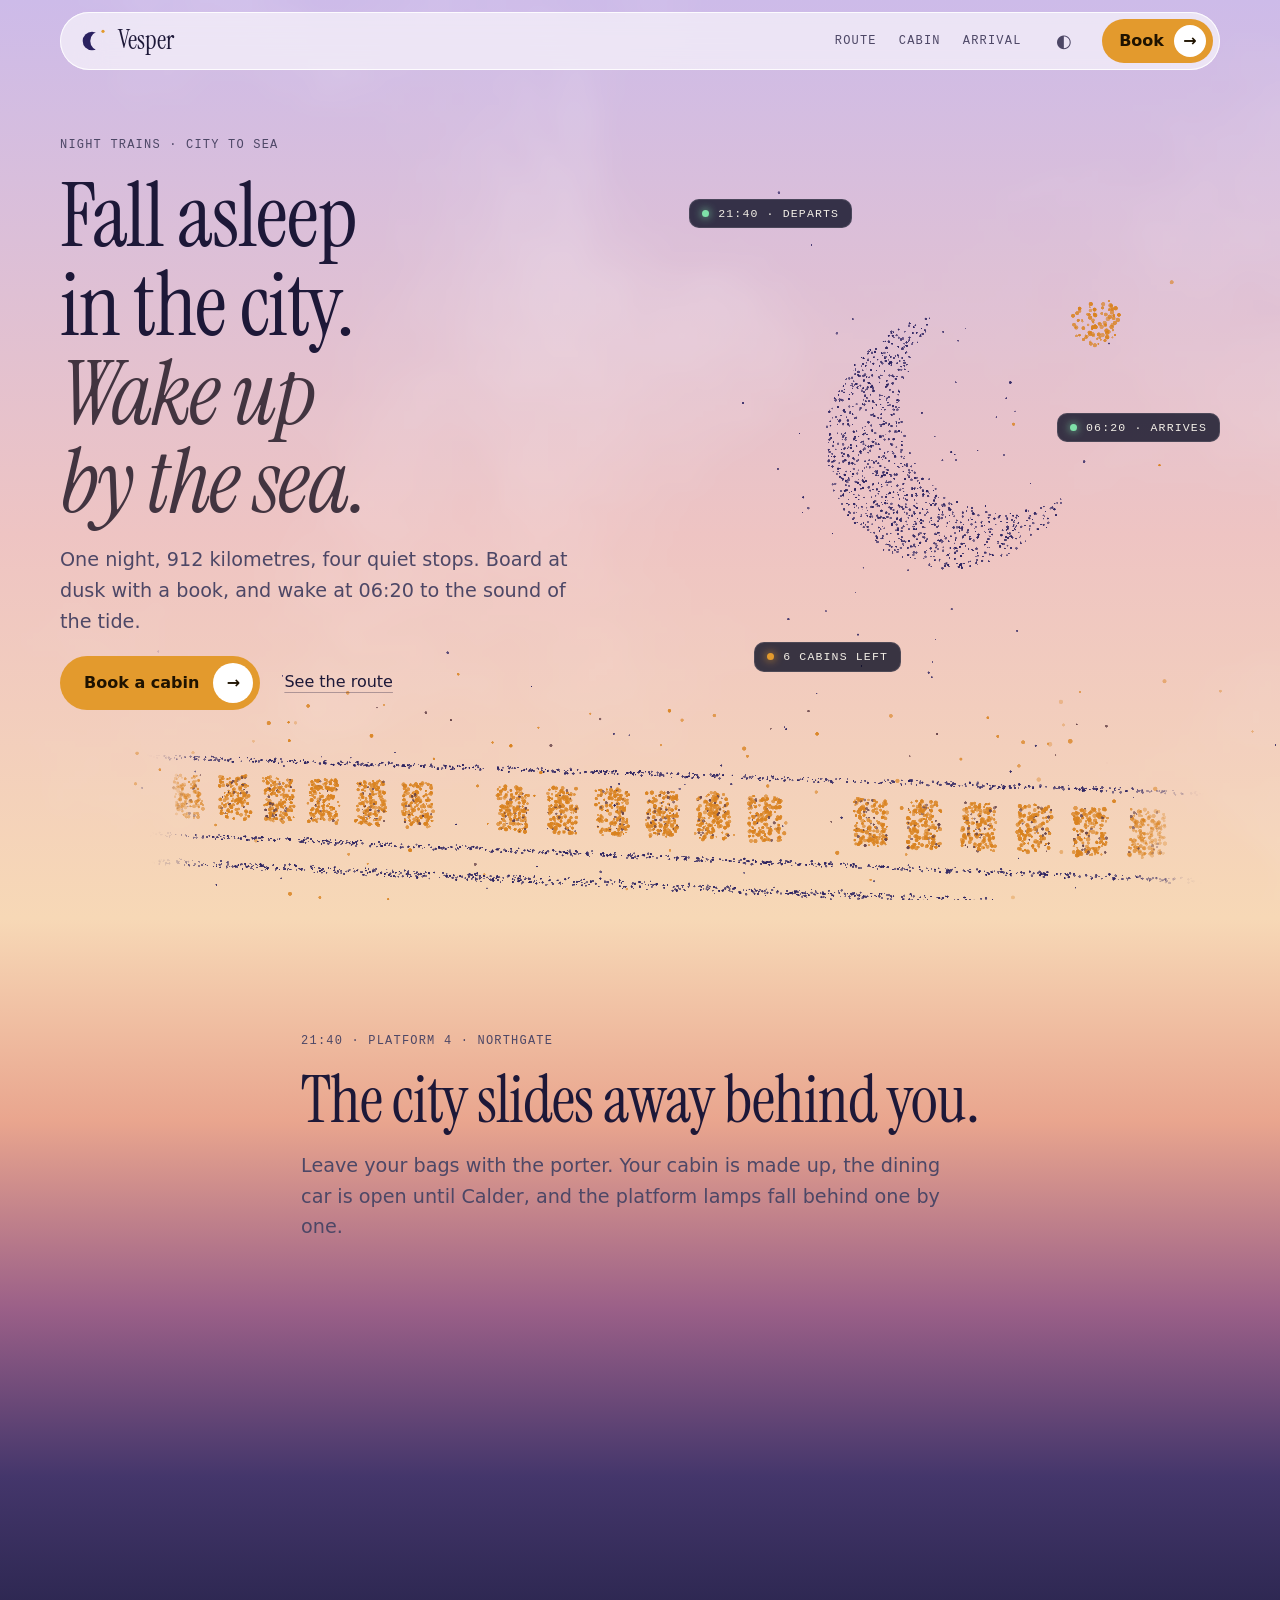
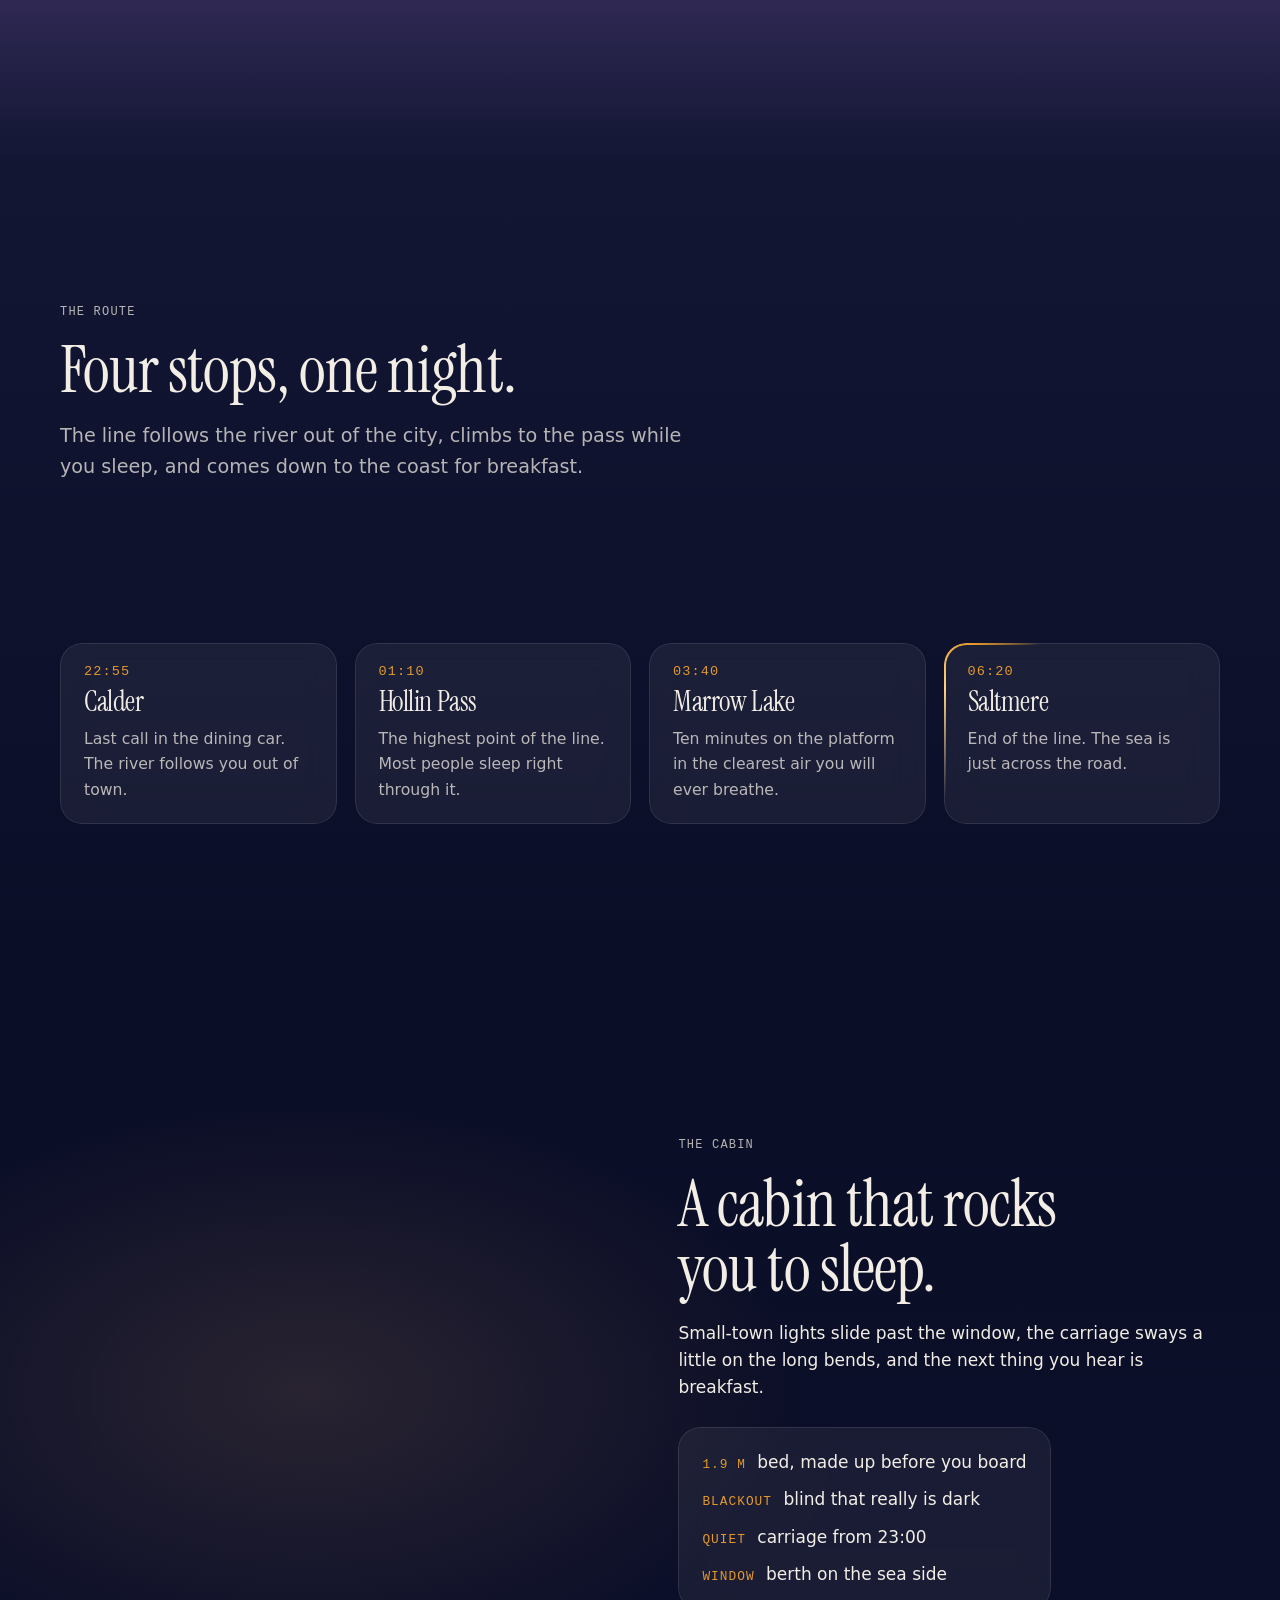
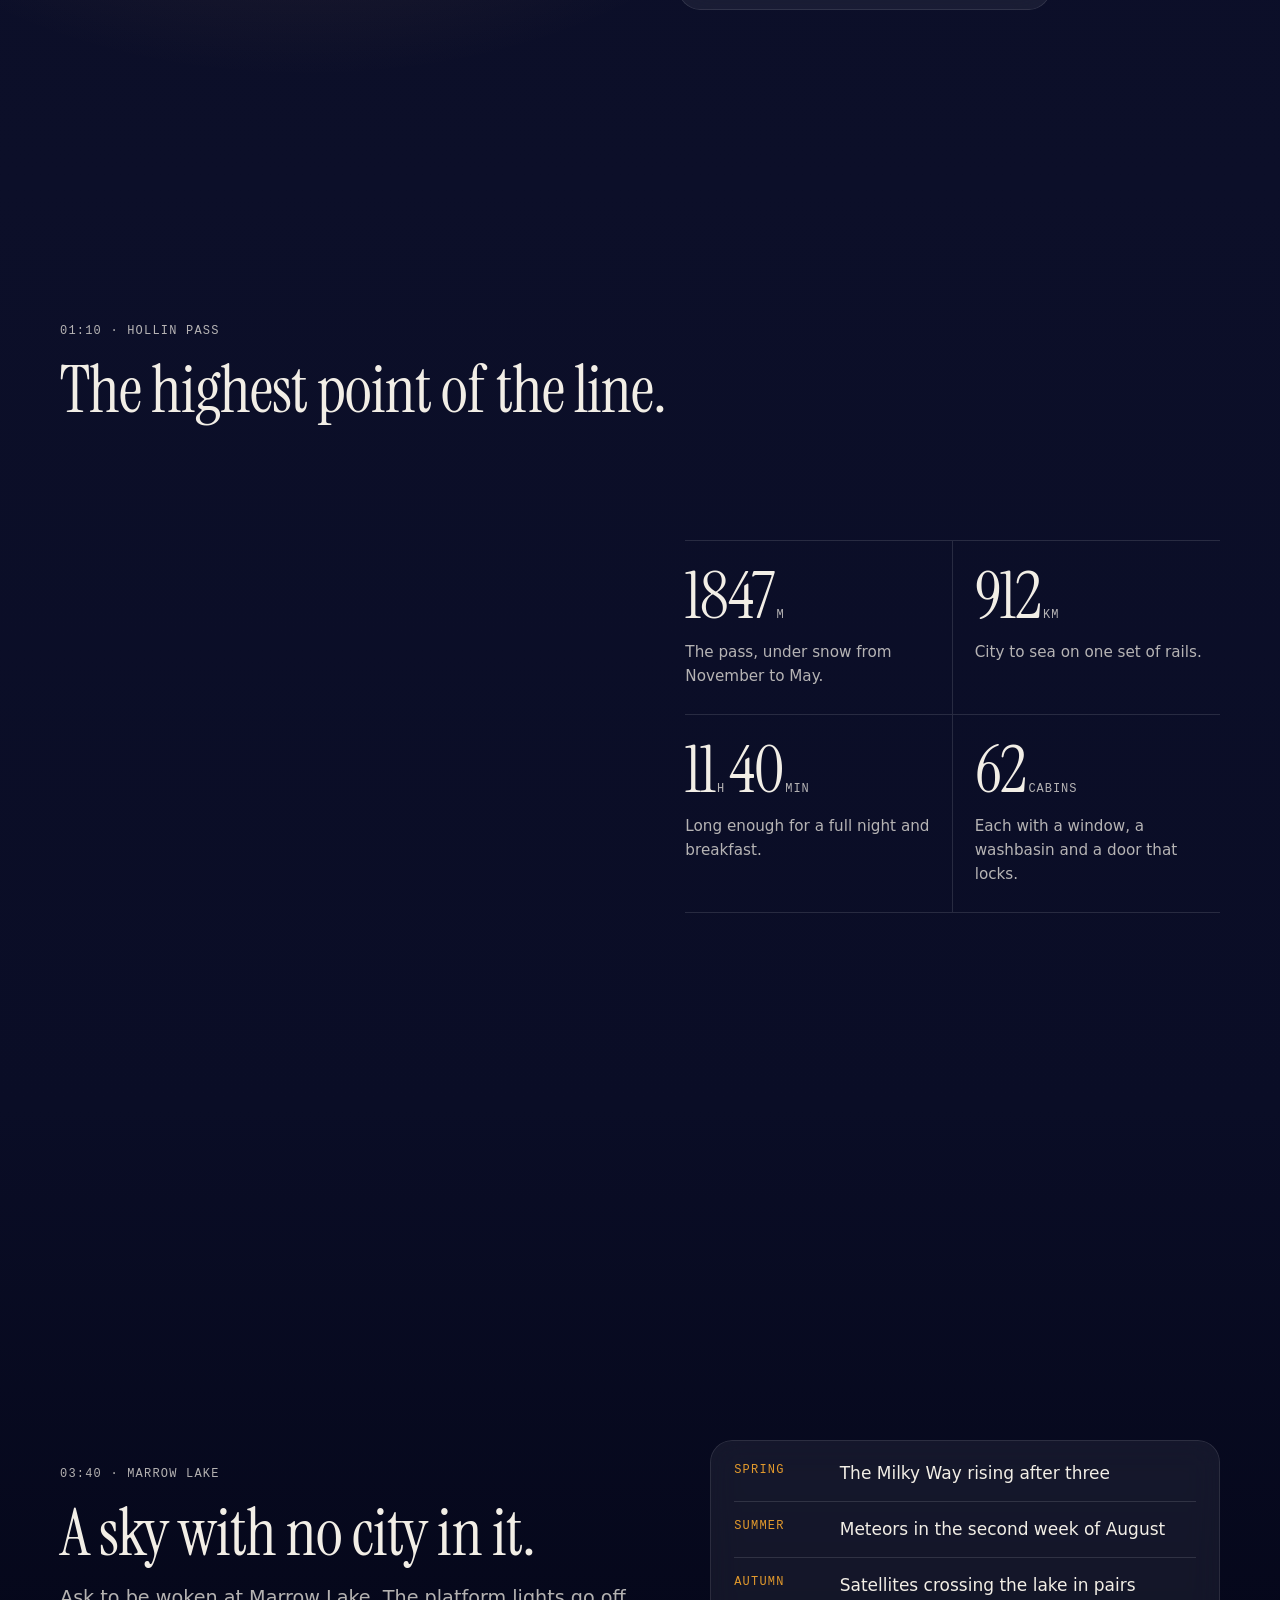
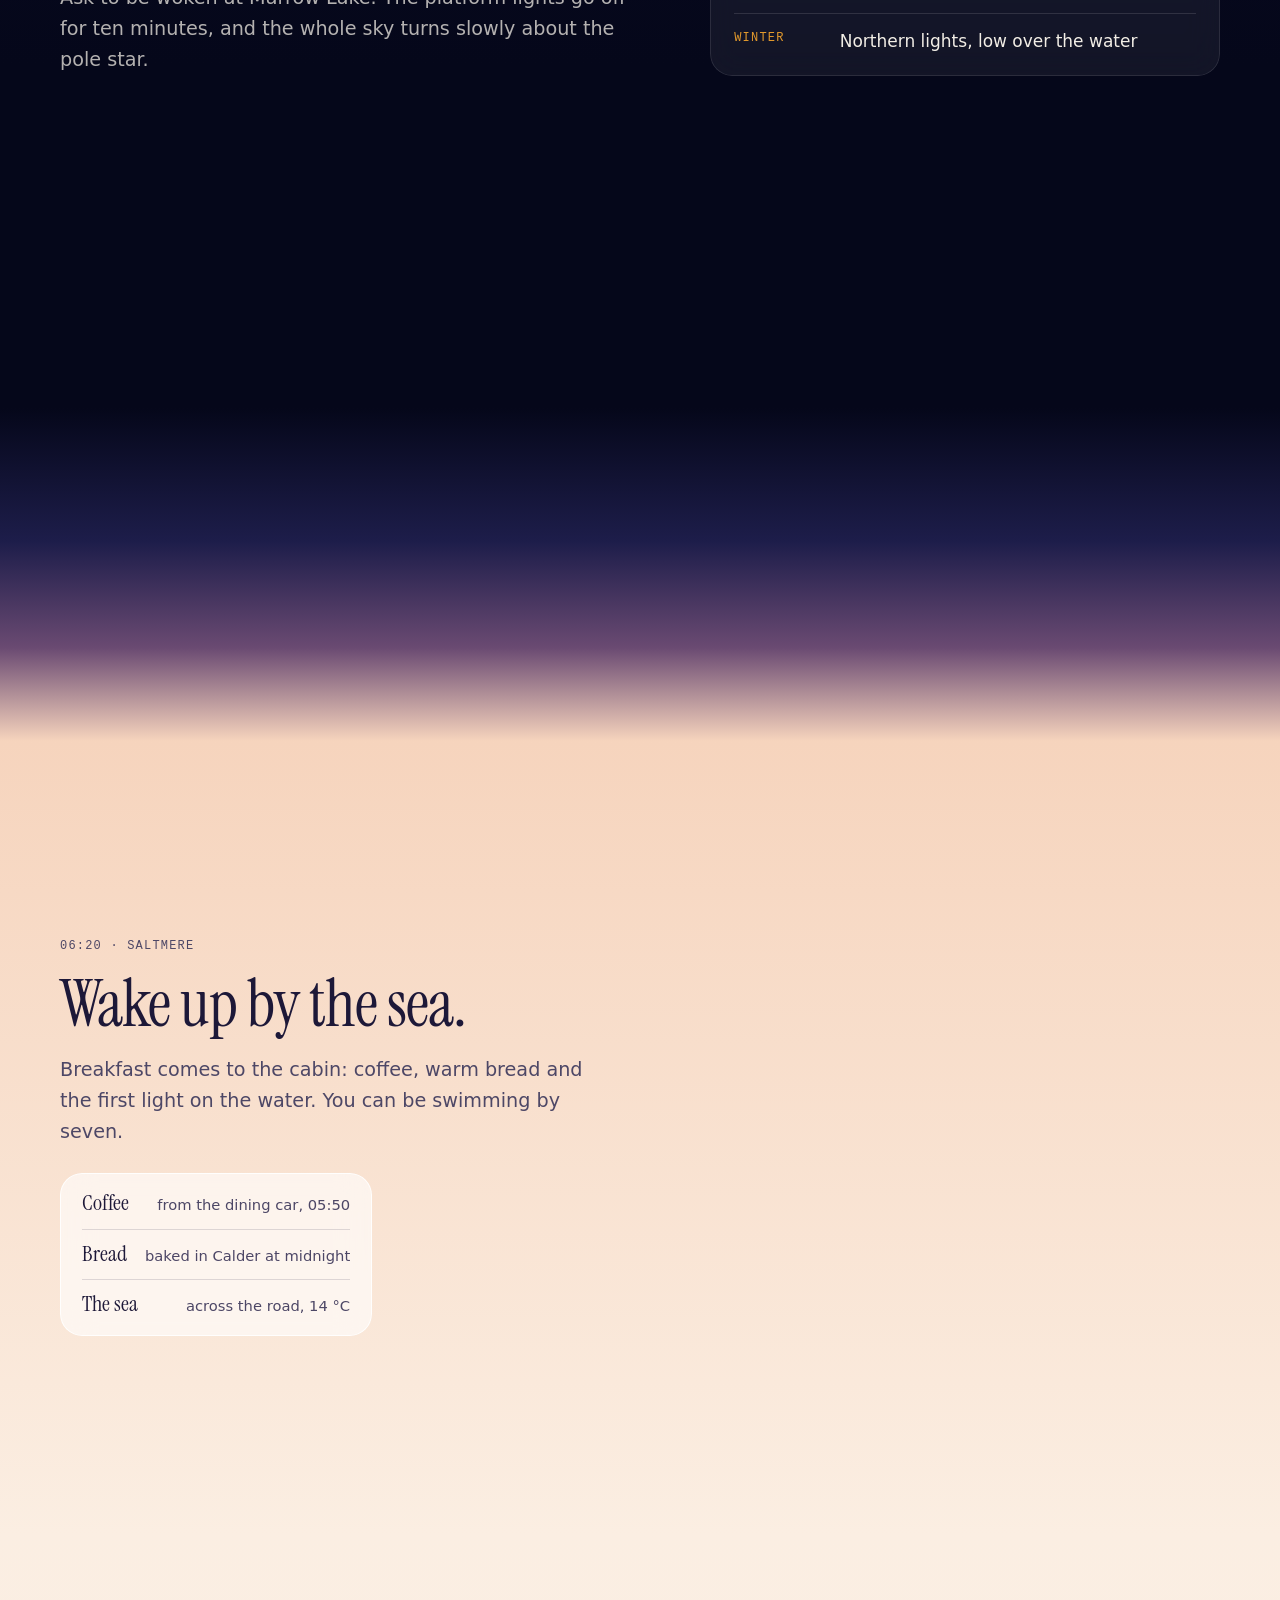
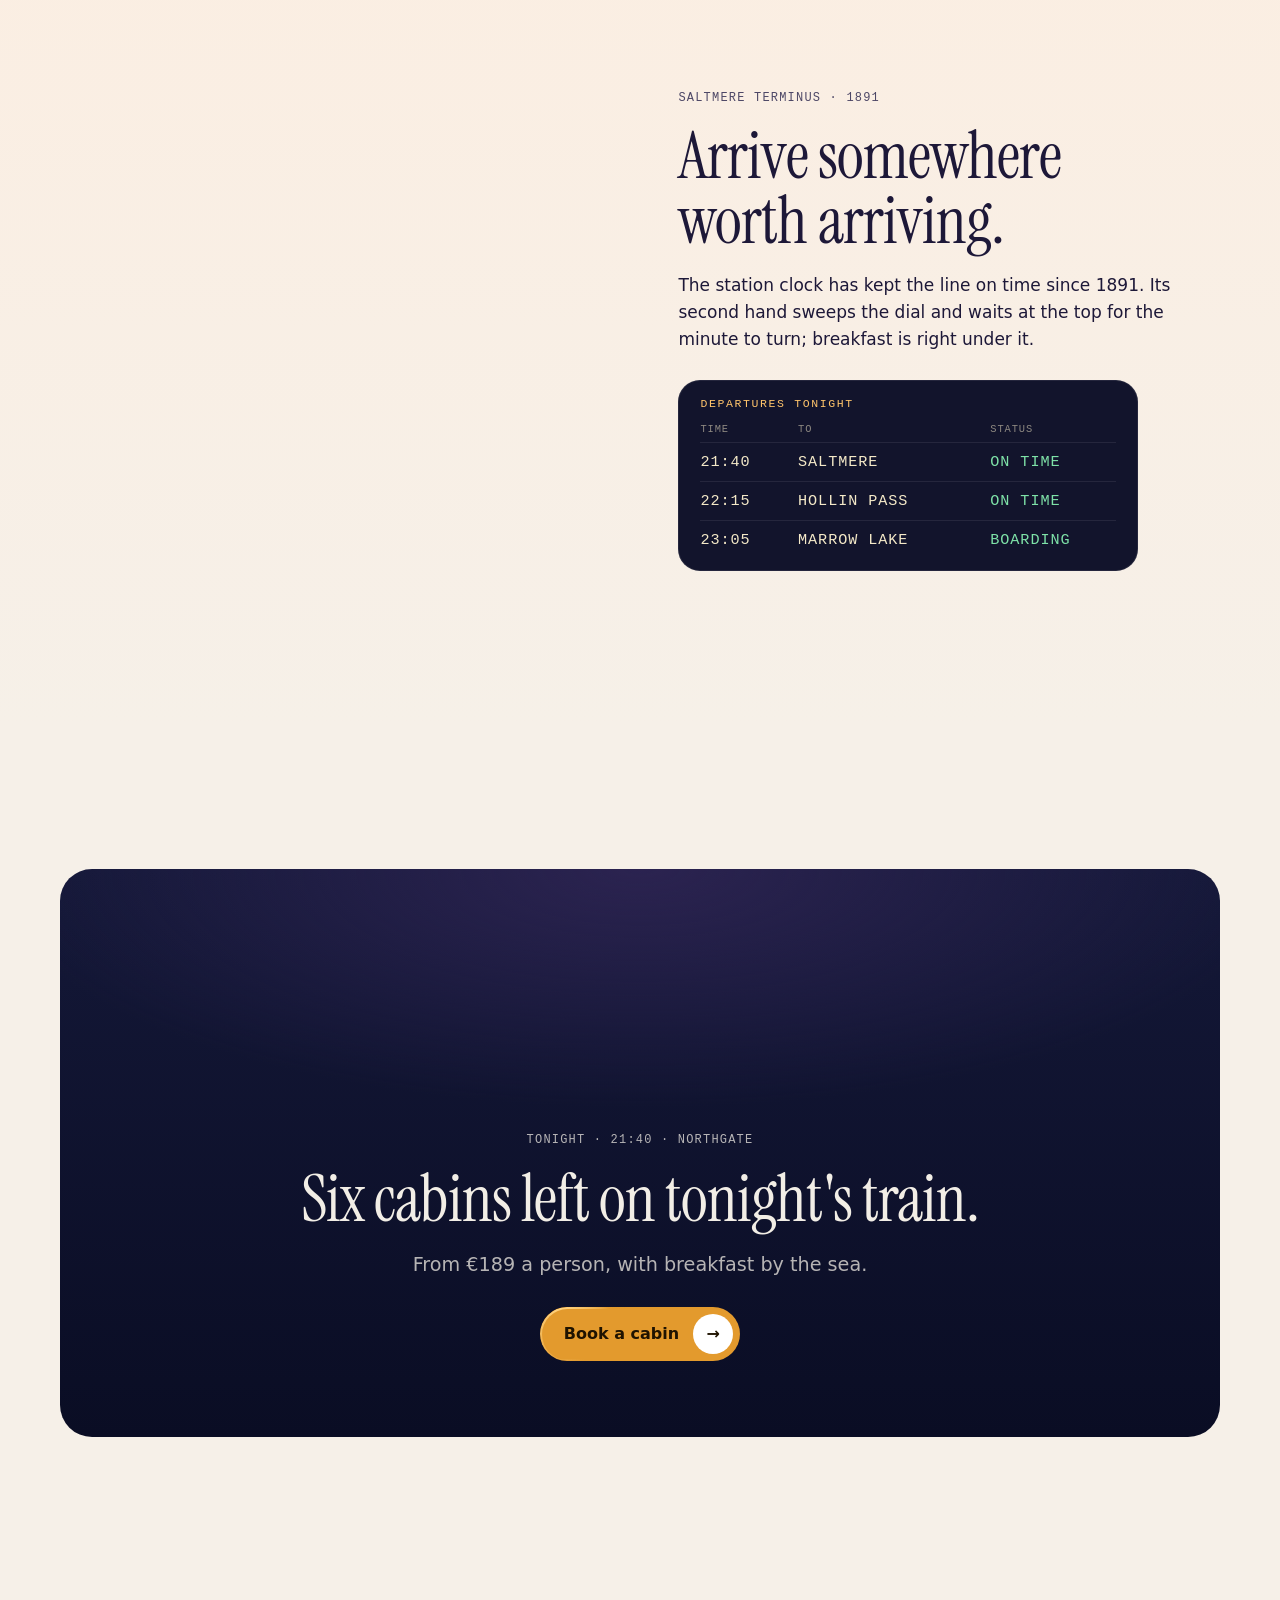
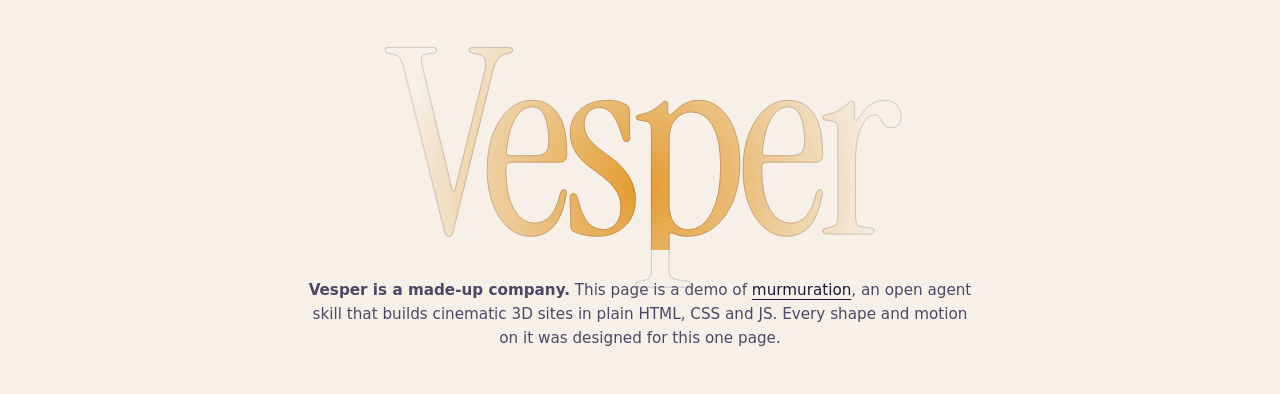
==== commit bc6ae69c: "The website, a 3D-first skill for any agent, and the examples - site/: the skill's website, built wi" ====
--- a/demo/index.html
+++ b/demo/index.html
@@ -240,7 +240,7 @@
 <footer class="site-footer">
   <p class="footer-mark" data-glow aria-hidden="true">Vesper</p>
   <div class="wrap footer-note">
-    <p><b>Vesper is a made-up company.</b> This page is a demo of <a href="https://github.com/aniketshukla1/murmuration">murmuration</a>, an open-source skill for Claude that builds cinematic 3D sites in plain HTML, CSS and JS. Every shape and motion on it was designed for this one page.</p>
+    <p><b>Vesper is a made-up company.</b> This page is a demo of <a href="https://github.com/aniketshukla1/murmuration">murmuration</a>, an open agent skill that builds cinematic 3D sites in plain HTML, CSS and JS. Every shape and motion on it was designed for this one page.</p>
   </div>
 </footer>
 
